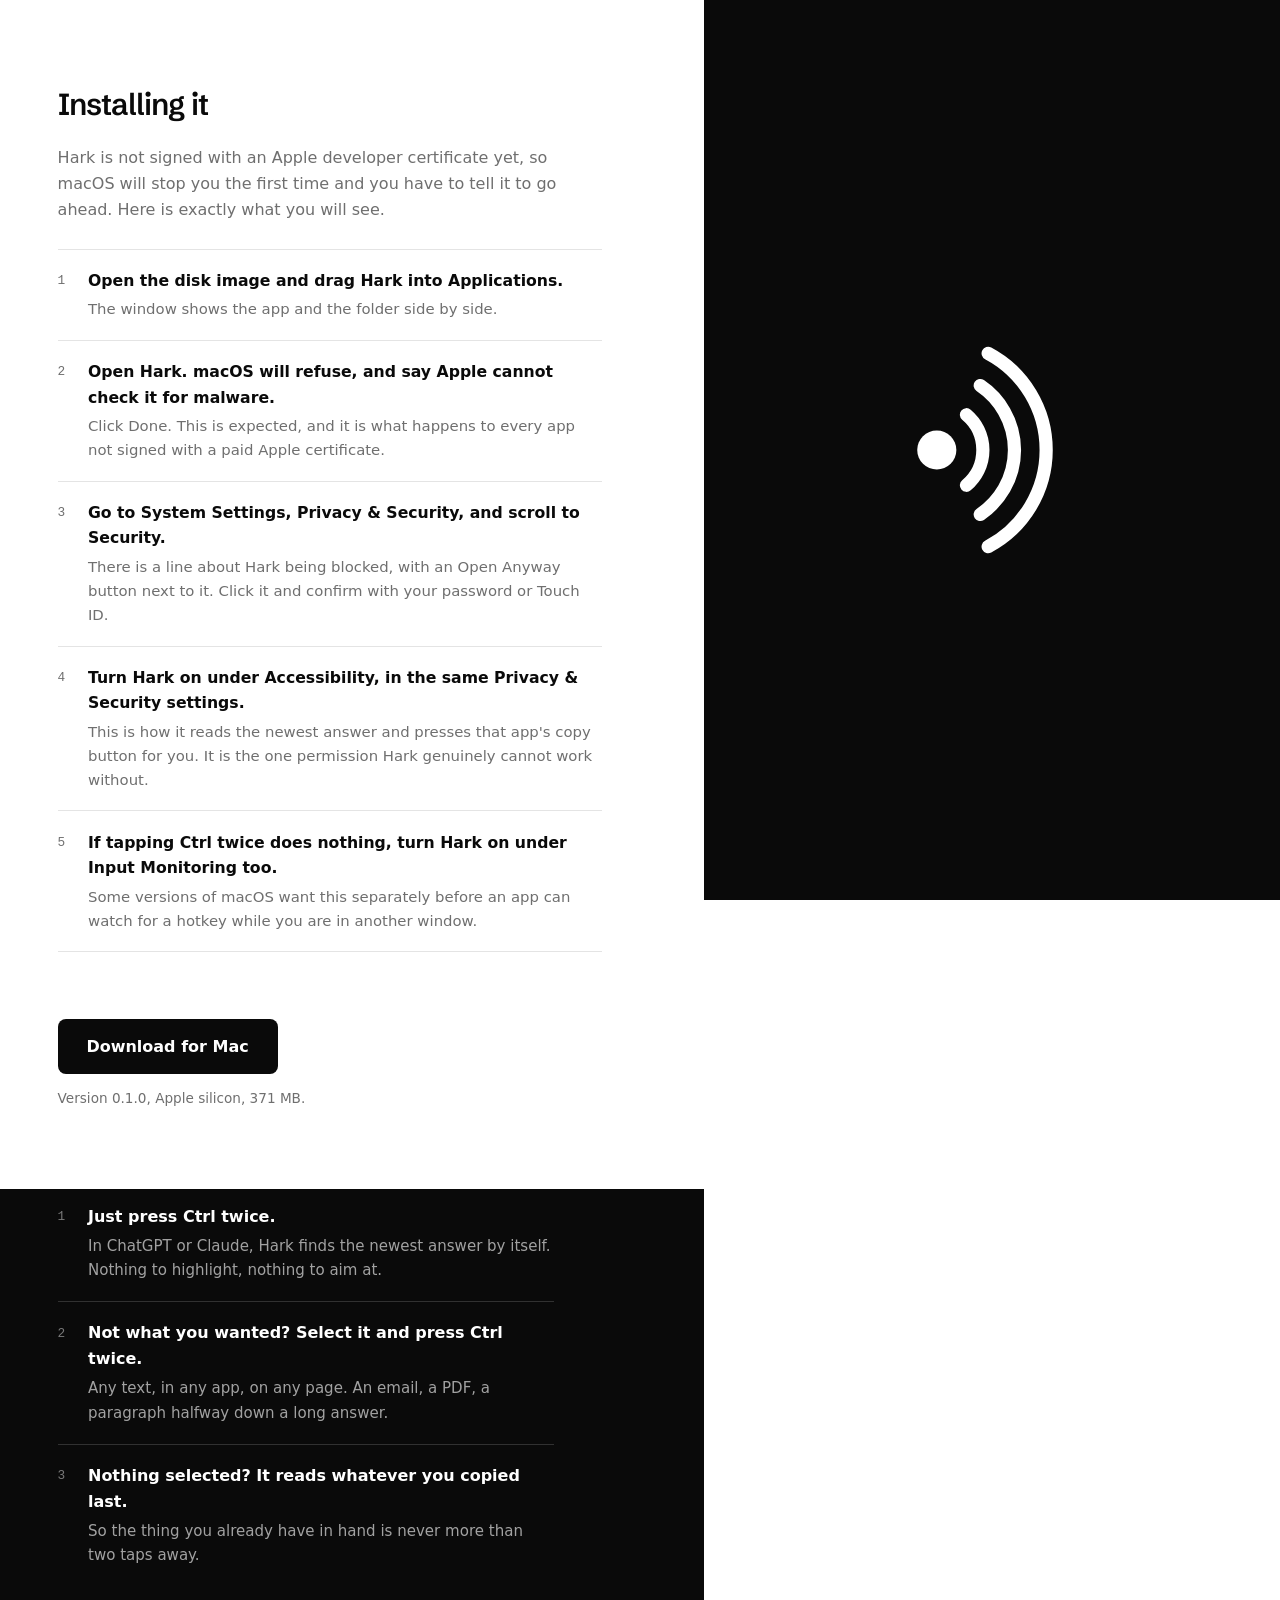
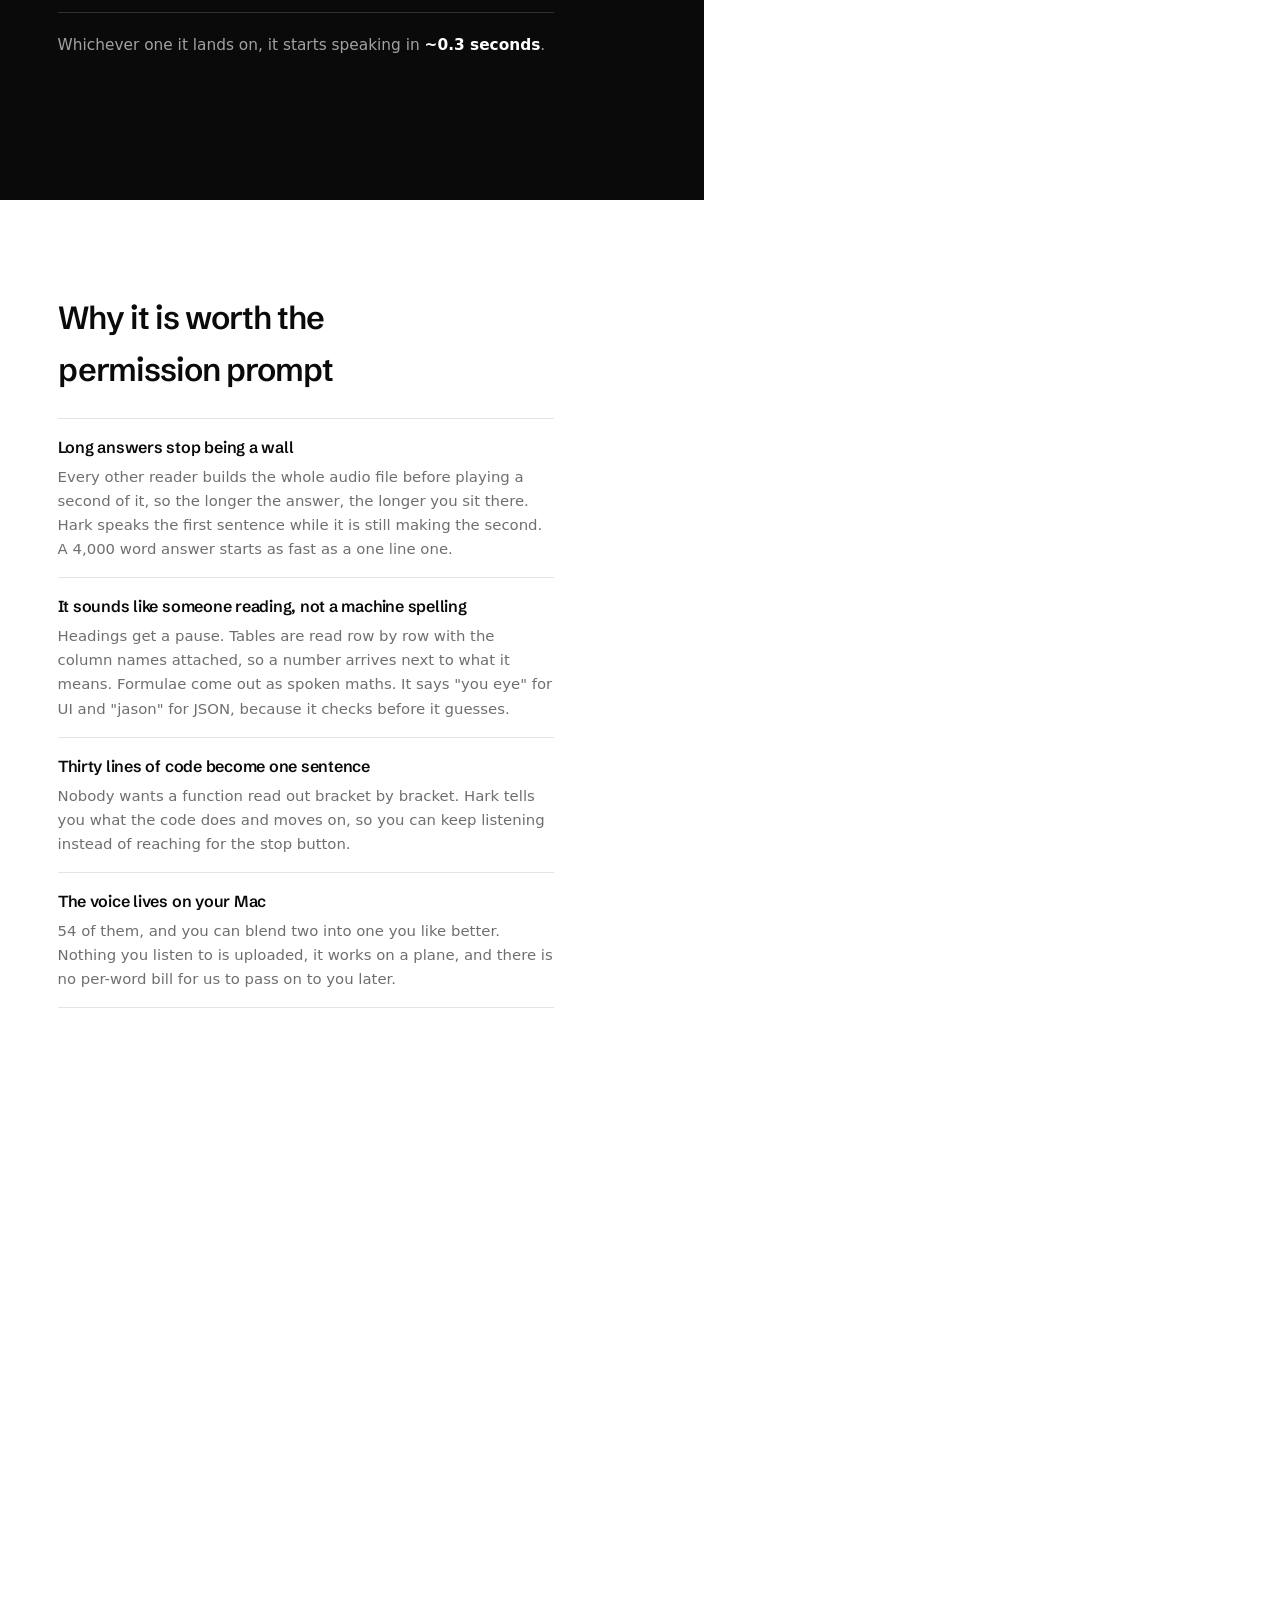
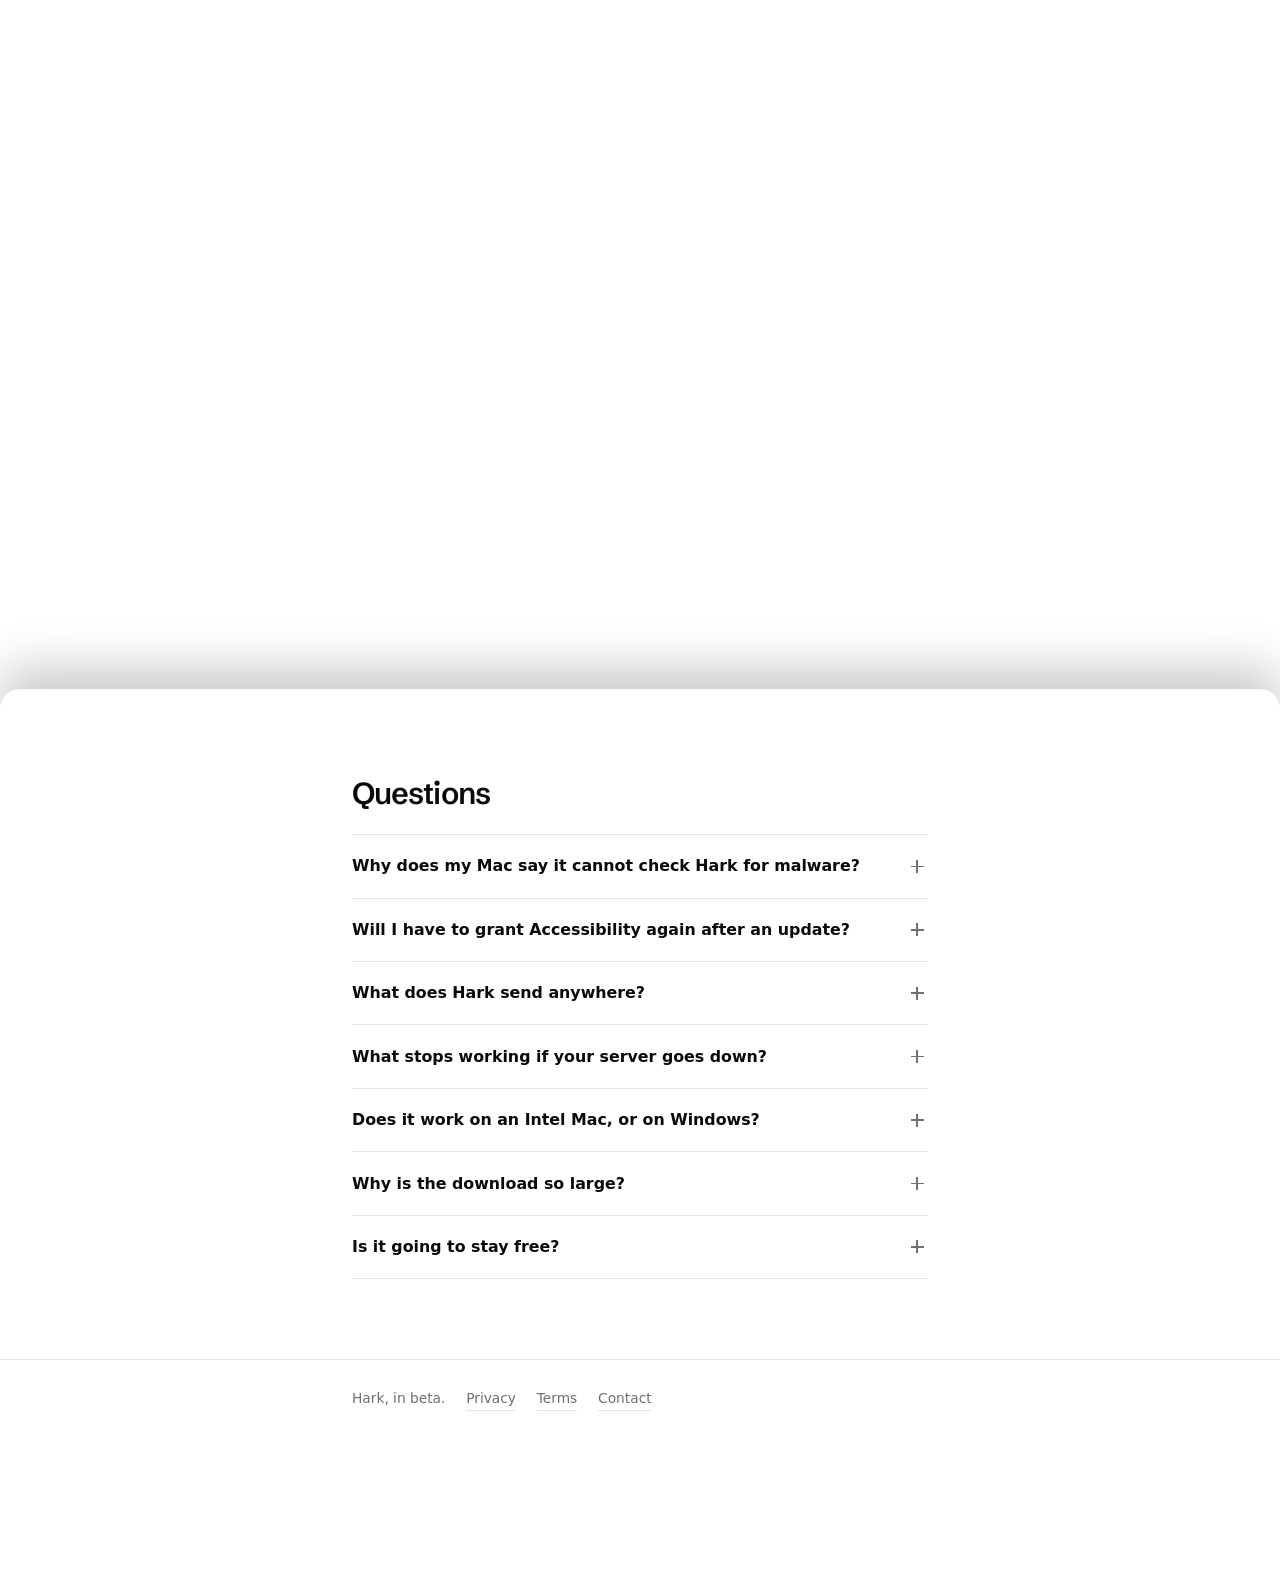
==== index.html @ 8bb2be8a "Installing joins the stage; the questions arrive as a card" ====
<!DOCTYPE html>
<html lang="en">
<head>
<meta charset="utf-8">
<meta name="viewport" content="width=device-width, initial-scale=1">
<title>Hark</title>
<meta name="description" content="Hark reads the newest ChatGPT or Claude answer aloud on your Mac. It starts speaking in about a third of a second, however long the answer is.">
<meta name="robots" content="noindex, nofollow">
<link rel="icon" href="icon-512.png">
<link rel="preconnect" href="https://fonts.googleapis.com">
<link rel="preconnect" href="https://fonts.gstatic.com" crossorigin>
<link href="https://fonts.googleapis.com/css2?family=Schibsted+Grotesk:wght@400;500;600;700;800&display=swap" rel="stylesheet">
<link rel="stylesheet" href="site.css?v=ff2d8f59">
</head>
<body>

<!-- ============ the stage ============
     The mark is pinned for this whole run and only the left column moves.
     Each bay keeps its own colouring as it passes, so the page changes
     character without the one fixed thing on it ever moving.
     Below the breakpoint there is no second column to pin against, so it
     all becomes one ordinary stack.
-->
<div class="stage">
  <div class="stage__flow">

    <section class="bay bay--hero">
      <div class="bay__inner">
        <p class="wordmark">HARK</p>

        <h1 class="hook">You asked a question.<br>It wrote an essay.</h1>

        <p class="pitch">
          Press <kbd>Ctrl</kbd> twice and Hark is already reading it to you.
          A third of a second to the first word, whether the answer is four
          lines or four thousand.
        </p>

        <a class="download" href="#get" id="downloadLink">Download for Mac</a>
        <p class="download__meta">
          Free while in beta. Version 0.1.0, Apple silicon, 371&nbsp;MB.
        </p>
      </div>
    </section>

    <section class="bay bay--dark">
      <div class="bay__inner">
        <h2 class="bay__title">It will find what you want read</h2>
        <p class="bay__lede">Three ways, tried in that order, so you almost never have to think about it.</p>

        <ol class="ways">
          <li>
            <b>Just press Ctrl twice.</b>
            <p>In ChatGPT or Claude, Hark finds the newest answer by itself. Nothing to highlight, nothing to aim at.</p>
          </li>
          <li>
            <b>Not what you wanted? Select it and press Ctrl twice.</b>
            <p>Any text, in any app, on any page. An email, a PDF, a paragraph halfway down a long answer.</p>
          </li>
          <li>
            <b>Nothing selected? It reads whatever you copied last.</b>
            <p>So the thing you already have in hand is never more than two taps away.</p>
          </li>
        </ol>

        <p class="ways__foot">Whichever one it lands on, it starts speaking in <strong>~0.3 seconds</strong>.</p>
      </div>
    </section>

    <section class="bay">
      <div class="bay__inner">
        <h2 class="bay__title">Why it is worth the permission prompt</h2>
        <dl class="claims">
          <div class="claim">
            <dt>Long answers stop being a wall</dt>
            <dd>Every other reader builds the whole audio file before playing a second of it, so the longer the answer, the longer you sit there. Hark speaks the first sentence while it is still making the second. A 4,000 word answer starts as fast as a one line one.</dd>
          </div>
          <div class="claim">
            <dt>It sounds like someone reading, not a machine spelling</dt>
            <dd>Headings get a pause. Tables are read row by row with the column names attached, so a number arrives next to what it means. Formulae come out as spoken maths. It says "you eye" for UI and "jason" for JSON, because it checks before it guesses.</dd>
          </div>
          <div class="claim">
            <dt>Thirty lines of code become one sentence</dt>
            <dd>Nobody wants a function read out bracket by bracket. Hark tells you what the code does and moves on, so you can keep listening instead of reaching for the stop button.</dd>
          </div>
          <div class="claim">
            <dt>The voice lives on your Mac</dt>
            <dd>54 of them, and you can blend two into one you like better. Nothing you listen to is uploaded, it works on a plane, and there is no per-word bill for us to pass on to you later.</dd>
          </div>
        </dl>
      </div>
    </section>

    <section class="bay bay--install" id="get">
      <div class="bay__inner bay__inner--wide">
      <h2 class="heading">Installing it</h2>
      <p class="get__note">
        Hark is not signed with an Apple developer certificate yet, so macOS
        will stop you the first time and you have to tell it to go ahead. Here
        is exactly what you will see.
      </p>

      <ol class="steps">
        <li>
          <b>Open the disk image and drag Hark into Applications.</b>
          <p>The window shows the app and the folder side by side.</p>
        </li>
        <li>
          <b>Open Hark. macOS will refuse, and say Apple cannot check it for malware.</b>
          <p>Click Done. This is expected, and it is what happens to every app not signed with a paid Apple certificate.</p>
        </li>
        <li>
          <b>Go to System Settings, Privacy &amp; Security, and scroll to Security.</b>
          <p>There is a line about Hark being blocked, with an Open Anyway button next to it. Click it and confirm with your password or Touch ID.</p>
        </li>
        <li>
          <b>Turn Hark on under Accessibility, in the same Privacy &amp; Security settings.</b>
          <p>This is how it reads the newest answer and presses that app's copy button for you. It is the one permission Hark genuinely cannot work without.</p>
        </li>
        <li>
          <b>If tapping Ctrl twice does nothing, turn Hark on under Input Monitoring too.</b>
          <p>Some versions of macOS want this separately before an app can watch for a hotkey while you are in another window.</p>
        </li>
      </ol>

      <a class="download" href="#" id="downloadLink2">Download for Mac</a>
      <p class="download__meta">Version 0.1.0, Apple silicon, 371&nbsp;MB.</p>
      </div>
    </section>
  </div>

  <!-- Pinned for the whole stage. The rings leave the dot when you point
       at it, which is the shape of the thing the app does. -->
  <aside class="stage__pin" aria-hidden="true">
    <div class="mark">
      <svg viewBox="0 0 240 240" fill="none" stroke="#fff" stroke-width="11" stroke-linecap="round">
        <circle class="mark__dot" cx="74" cy="120" r="16.3" fill="#fff" stroke="none"/>
        <path class="mark__ring" style="--i:0" d="M 98.7 90.6 A 38.4 38.4 0 0 1 98.7 149.4"/>
        <path class="mark__ring" style="--i:1" d="M 110.2 66.3 A 64.8 64.8 0 0 1 110.2 173.7"/>
        <path class="mark__ring" style="--i:2" d="M 116.8 39.5 A 91.2 91.2 0 0 1 116.8 200.5"/>
        <path class="mark__ring mark__ring--ghost" style="--i:3" d="M 121.8 12.6 A 117.6 117.6 0 0 1 121.8 227.4"/>
        <path class="mark__ring mark__ring--ghost" style="--i:4" d="M 123.3 -15.3 A 144.0 144.0 0 0 1 123.3 255.3"/>
      </svg>
    </div>
  </aside>
</div>

<main class="after">

<!-- ============ faq ============ -->
<section class="faq">
  <div class="wrap">
    <h2 class="heading">Questions</h2>

    <details>
      <summary>Why does my Mac say it cannot check Hark for malware?</summary>
      <p>
        Because we have not paid Apple the 99 dollars a year for a developer
        certificate yet. That fee buys a signature, not a safety check, and
        the warning says only that the signature is missing. We would rather
        put the money into the product during beta and be honest about the
        warning than hide it.
      </p>
    </details>

    <details>
      <summary>Will I have to grant Accessibility again after an update?</summary>
      <p>
        Yes, for now, and we are sorry about it. macOS ties that permission
        to an app's signature, and an unsigned build gets a new one each
        time. This stops the day we buy the certificate above.
      </p>
    </details>

    <details>
      <summary>What does Hark send anywhere?</summary>
      <p>
        The speech happens on your Mac, so nothing you listen to leaves it.
        One thing does go out: when an answer contains a code block, that
        block is sent to our server to get back a one sentence description of
        what it does. You can turn that off in the dashboard, and everything
        else keeps working. We also count how often reads happen, with no
        text attached, to know whether people come back.
      </p>
    </details>

    <details>
      <summary>What stops working if your server goes down?</summary>
      <p>
        Code descriptions, and nothing else. Finding the answer, reading
        structure, the voices, and the speed all run on your machine. A code
        block gets announced rather than described, the read does not pause
        waiting for it, and everything else sounds the same.
      </p>
    </details>

    <details>
      <summary>Does it work on an Intel Mac, or on Windows?</summary>
      <p>
        Not yet. This build is Apple silicon only. Windows is a real plan and
        most of the work carries over, though the part that finds the newest
        answer has to be rewritten against a different system interface, so
        it is weeks away rather than days.
      </p>
    </details>

    <details>
      <summary>Why is the download so large?</summary>
      <p>
        The voice model is 310 MB of it. It is the price of the voice running
        on your machine instead of in someone's cloud, and of it working on a
        plane. We are looking at a smaller version of the model.
      </p>
    </details>

    <details>
      <summary>Is it going to stay free?</summary>
      <p>
        The beta is free and has no account. A paid version is coming, and
        when it does we will say clearly what changes before anything does.
      </p>
    </details>
  </div>
</section>
</main>

<footer class="foot">
  <div class="wrap foot__inner">
    <span>Hark, in beta.</span>
    <a href="privacy.html">Privacy</a>
    <a href="terms.html">Terms</a>
    <a href="mailto:hello@example.com" id="contactLink">Contact</a>
  </div>
</footer>

<script src="site.js?v=e4667718"></script>
</body>
</html>
---- site.css ----
/* Hark landing page.
 *
 * Two values and no third. The palette is the dashboard's palette on
 * purpose: someone who sees this page and then opens the app should not
 * feel handed to a second product.
 *
 * The hero is split rather than stacked because the mark needs a black
 * field to sit on and the download needs to be on screen without
 * scrolling. The text side takes the larger share, since a 50/50 split
 * starves a headline and its paragraph. Below 820px there is no room for
 * a split and no cursor to hover with, so it stacks and the mark holds
 * still.
 */

:root {
  --ink: #0a0a0a;
  --paper: #ffffff;
  --ash: #6f6f6f;
  --line: #e4e4e4;
  --wash: #fafafa;

  --display: "Schibsted Grotesk", -apple-system, BlinkMacSystemFont, sans-serif;
  --text: -apple-system, BlinkMacSystemFont, "SF Pro Text", system-ui, sans-serif;
  --mono: ui-monospace, "SF Mono", Menlo, monospace;

  --gutter: 1.5rem;
  --measure: 36rem;
}

* { box-sizing: border-box; margin: 0; padding: 0; }

html {
  -webkit-text-size-adjust: 100%;
  scroll-behavior: smooth;

  /* Each bay clicks into place rather than being left wherever the
     scroll happened to stop. Without it there is a whole screen of
     travel where the mark is halfway off and nothing has arrived yet,
     and it is possible to sit in the middle of that.
     Proximity, not mandatory: mandatory refuses to let anyone rest
     between two points, which fights the reader on a long section and
     breaks find-in-page. */
  scroll-snap-type: y proximity;
}

body {
  background: var(--paper);
  color: var(--ink);
  font-family: var(--text);
  font-size: 16px;
  line-height: 1.62;
  -webkit-font-smoothing: antialiased;
  overflow-x: hidden;
}

a { color: inherit; }
:focus-visible { outline: 2px solid currentColor; outline-offset: 3px; border-radius: 2px; }

.wrap {
  max-width: calc(var(--measure) + var(--gutter) * 2);
  margin: 0 auto;
  padding: 0 var(--gutter);
}

.heading {
  font-family: var(--display);
  font-weight: 600;
  font-size: clamp(1.5rem, 4vw, 1.9rem);
  letter-spacing: -0.03em;
  margin-bottom: 1rem;
}

/* ============ the stage ============ */

/* One grid, two jobs. The left column is ordinary flow and carries the
   argument. The right column holds the mark and is pinned, so it is the
   one thing on the page that never moves while everything passes it.
   Both are inside one grid so the pinned side is bounded by the flowing
   side: it releases exactly when the argument runs out. */
.stage {
  display: grid;
  grid-template-columns: 55fr 45fr;
  position: relative;
}

/* One screen of room after the last bay. The bay and the mark both stay
   pinned across it while the card below rides up over them, so the mark
   is covered rather than drifting away into nothing. */
.stage__flow { padding-bottom: 100svh; }

/* Stuck by its bottom, not its top. This bay is taller than the screen,
   and a top stuck element that tall pins its first screen and hides the
   rest: the last two steps and the download button would never come
   into view. Sticking the bottom lets it scroll through normally and
   then hold still once its end is reached, which is the moment the card
   needs something to rise over. */
.bay--install {
  position: sticky;
  bottom: 0;
}

.stage__pin {
  position: sticky;
  top: 0;
  align-self: start;
  height: 100svh;
  background: var(--ink);
  display: grid;
  place-items: center;
  padding: 3rem;
}

/* A bay is one screen of the argument. Full height so each lands on its
   own rather than arriving in halves, which is what made the old page
   feel arbitrarily cut up. min-height, not height, so a bay that needs
   more room takes it instead of clipping. */
.bay {
  min-height: 100svh;
  display: flex;
  align-items: center;
  padding: 5rem clamp(1.5rem, 4.5vw, 3.75rem);
  background: var(--paper);
  scroll-snap-align: start;
  /* Never snap past a bay that is taller than the screen. */
  scroll-snap-stop: normal;
}

.bay__inner { max-width: 31rem; width: 100%; }

/* Five numbered steps need more room than a paragraph does. */
.bay__inner--wide { max-width: 34rem; }

/* The steps run past one screen at most widths, and that is allowed. It
   is the one bay somebody reads slowly with a hand on the trackpad, so
   it takes the height it needs rather than being squeezed. */
.bay--install { min-height: 100svh; }

/* The dark bay meets the pinned panel with no seam, and the page becomes
   one black field with the mark floating in it. That is the intent, not
   an accident: it is the only moment the split disappears. */
.bay--dark {
  background: var(--ink);
  color: var(--paper);
}

.bay__title {
  font-family: var(--display);
  font-weight: 600;
  font-size: clamp(1.5rem, 3.2vw, 2rem);
  letter-spacing: -0.03em;
  text-wrap: balance;
}

.bay__lede {
  margin-top: 0.55rem;
  color: var(--ash);
  max-width: 27rem;
}

/* --ash is tuned for black on white and goes muddy the other way round. */
.bay--dark .bay__lede { color: rgba(255, 255, 255, 0.62); }

/* ---- the hero bay ---- */

/* Demoted to a mark above the headline. The name is not the argument for
   installing this, and it was taking the size the argument needs. */
.wordmark {
  font-family: var(--display);
  font-weight: 800;
  font-size: 1.35rem;
  letter-spacing: -0.04em;
  margin-bottom: 1.6rem;
}

.hook {
  font-family: var(--display);
  font-weight: 600;
  font-size: clamp(2.2rem, 4.2vw, 3.05rem);
  line-height: 1.06;
  letter-spacing: -0.042em;
  /* No balancing. The break between the two sentences is set by hand and
     balance treats it as one more place it may even the lines out, which
     splits the first sentence in the middle. */
  text-wrap: pretty;
}

.pitch {
  margin-top: 1.4rem;
  font-size: clamp(1rem, 1.9vw, 1.12rem);
  color: var(--ash);
  max-width: 26rem;
}

.pitch kbd {
  font-family: var(--mono);
  font-size: 0.82em;
  color: var(--ink);
  background: var(--wash);
  border: 1px solid var(--line);
  border-bottom-width: 2px;
  border-radius: 4px;
  padding: 0.1em 0.4em;
}

.download {
  display: inline-block;
  margin-top: 2rem;
  background: var(--ink);
  color: var(--paper);
  text-decoration: none;
  font-weight: 600;
  font-size: 1rem;
  padding: 0.9rem 1.8rem;
  border-radius: 8px;
  transition: transform 0.14s ease, opacity 0.14s ease;
}
.download:hover { opacity: 0.85; transform: translateY(-1px); }

.download__meta {
  margin-top: 0.8rem;
  font-size: 0.85rem;
  color: var(--ash);
}

/* ---- the mark ---- */

.mark {
  width: min(22rem, 60%);
  aspect-ratio: 1;
  display: grid;
  place-items: center;
}

.mark svg { width: 100%; height: 100%; overflow: visible; }

.mark__ring,
.mark__dot {
  /* Everything turns about the source of the sound, not the box. */
  transform-origin: 30.8% 50%;
  transform-box: view-box;
}

.mark__ring--ghost { opacity: 0; }

/* The wave: each ring swells and fades a beat after the one inside it, so
   the crest travels outward, and the two ghost rings carry it off the
   edge. */
@keyframes crest {
  0%   { transform: scale(0.93); opacity: 0.30; }
  38%  { transform: scale(1.03); opacity: 1; }
  100% { transform: scale(1.12); opacity: 0; }
}

@keyframes source {
  0%, 100% { transform: scale(1); }
  40%      { transform: scale(0.82); }
}

/* Once when the page settles, so the mark is seen to move by someone who
   never points at it, and then for as long as the pointer stays on it. */
.mark.is-awake .mark__ring {
  animation: crest 1.5s cubic-bezier(0.3, 0, 0.2, 1) 2;
  animation-delay: calc(var(--i) * 0.17s);
}

.mark.is-awake .mark__dot {
  animation: source 1.5s cubic-bezier(0.3, 0, 0.2, 1) 2;
}

@media (hover: hover) and (pointer: fine) {
  .mark:hover .mark__ring {
    animation: crest 1.5s cubic-bezier(0.3, 0, 0.2, 1) infinite;
    animation-delay: calc(var(--i) * 0.17s);
  }

  .mark:hover .mark__dot {
    animation: source 1.5s cubic-bezier(0.3, 0, 0.2, 1) infinite;
  }
}

/* ============ the three ways ============ */

/* The list now sits inside a dark bay, so the bay carries the colour and
   this carries only the structure. */
.ways { list-style: none; counter-reset: way; margin-top: 1.9rem; }

.ways li {
  counter-increment: way;
  display: grid;
  grid-template-columns: 1.9rem 1fr;
  padding: 1.15rem 0;
  border-top: 1px solid rgba(255, 255, 255, 0.16);
}

.ways li::before {
  content: counter(way);
  font-family: var(--mono);
  font-size: 0.8rem;
  color: rgba(255, 255, 255, 0.45);
  padding-top: 0.22rem;
}

/* Both belong beside the number. Left to flow, the number takes the first
   cell and the paragraph drops into the second row of a 1.9rem column,
   one character wide. */
.ways b { grid-column: 2; font-weight: 600; font-size: 1rem; }

.ways p {
  grid-column: 2;
  margin-top: 0.26rem;
  color: rgba(255, 255, 255, 0.62);
  font-size: 0.94rem;
}

.ways__foot {
  margin-top: 1.6rem;
  padding-top: 1.3rem;
  border-top: 1px solid rgba(255, 255, 255, 0.16);
  color: rgba(255, 255, 255, 0.62);
  font-size: 0.96rem;
}

.ways__foot strong { color: var(--paper); font-weight: 600; }

/* ============ claims ============ */

.claims { margin-top: 1.4rem; }

.claim {
  padding: 1rem 0;
  border-top: 1px solid var(--line);
}
.claim:last-child { border-bottom: 1px solid var(--line); }

.claim dt {
  font-family: var(--display);
  font-weight: 600;
  font-size: 1rem;
  letter-spacing: -0.015em;
  margin-bottom: 0.25rem;
}

.claim dd { color: var(--ash); font-size: 0.93rem; }

/* ============ installing ============ */

/* The install steps, now inside a bay rather than a full width band. */
.get__note { color: var(--ash); margin-bottom: 1.6rem; }

.steps { list-style: none; counter-reset: step; margin-bottom: 2.2rem; }

.steps li {
  counter-increment: step;
  display: grid;
  grid-template-columns: 1.9rem 1fr;
  padding: 1.15rem 0;
  border-top: 1px solid var(--line);
}
.steps li:last-child { border-bottom: 1px solid var(--line); }

.steps li::before {
  content: counter(step);
  font-family: var(--mono);
  font-size: 0.8rem;
  color: var(--ash);
  padding-top: 0.2rem;
}

/* Both belong beside the number, not under it. Left to flow, the number
   takes the first cell and the paragraph drops into the second row of a
   1.9rem column, one character wide. */
.steps b { grid-column: 2; font-weight: 600; font-size: 0.98rem; }
.steps p { grid-column: 2; margin-top: 0.25rem; color: var(--ash); font-size: 0.93rem; }

.get .download { margin-top: 0; }

/* ============ the card ============ */

/* Pulled up over the screen of room left at the end of the stage, and
   drawn in front of it. Scrolling therefore slides this up over a mark
   that does not move, which is a deliberate handover rather than the
   page simply running out of things to keep still. */
.after {
  position: relative;
  z-index: 2;
  margin-top: -100svh;
  background: var(--paper);
  border-radius: 20px 20px 0 0;
  box-shadow: 0 -20px 50px rgba(0, 0, 0, 0.22);
  scroll-snap-align: start;
}

/* ============ faq ============ */

.faq { padding: clamp(3.5rem, 8vw, 5rem) 0; }

.faq details { border-top: 1px solid var(--line); }
.faq details:last-of-type { border-bottom: 1px solid var(--line); }

.faq summary {
  list-style: none;
  cursor: pointer;
  padding: 1.15rem 2rem 1.15rem 0;
  font-weight: 550;
  font-size: 0.99rem;
  position: relative;
}
.faq summary::-webkit-details-marker { display: none; }

/* A plus that becomes a minus. Drawn rather than typed so it lines up. */
.faq summary::after,
.faq summary::before {
  content: "";
  position: absolute;
  right: 0.25rem;
  top: 50%;
  background: var(--ash);
  transition: transform 0.2s ease;
}
.faq summary::before { width: 13px; height: 1.5px; margin-top: -0.75px; }
.faq summary::after  { width: 1.5px; height: 13px; margin-top: -6.5px; right: 0.63rem; }
.faq details[open] summary::after { transform: scaleY(0); }

.faq details p {
  color: var(--ash);
  font-size: 0.95rem;
  padding: 0 2rem 1.4rem 0;
  margin-top: -0.2rem;
}

/* ============ foot ============ */

.foot {
  position: relative;
  z-index: 2;
  background: var(--paper);
  border-top: 1px solid var(--line);
  padding: 1.7rem 0 2.6rem;
}

.foot__inner {
  display: flex;
  gap: 1.3rem;
  flex-wrap: wrap;
  font-size: 0.86rem;
  color: var(--ash);
}

.foot a { text-decoration: none; border-bottom: 1px solid var(--line); }
.foot a:hover { border-bottom-color: currentColor; }

/* ============ small screens ============ */

@media (max-width: 820px) {
  /* Snapping is for full screen bays. Here they are short, stacked and
     of uneven height, and snapping between them would drag the page
     around under the thumb. */
  html { scroll-snap-type: none; }
  .bay, .after { scroll-snap-align: none; }

  /* Nothing is pinned here, so there is no room to reserve and nothing
     for the card to cover. */
  .stage__flow { padding-bottom: 0; }
  .bay--install { position: static; }
  .after {
    margin-top: 0;
    border-radius: 0;
    box-shadow: none;
    border-top: 1px solid var(--line);
  }

  /* One column, so there is no second column to pin against. The stage
     becomes an ordinary stack and the mark goes to the top, where it is
     the first thing seen rather than something scrolled past. */
  .stage { display: flex; flex-direction: column; }

  .stage__pin {
    position: static;
    order: -1;
    height: auto;
    padding: 3rem 1.5rem;
    /* align-self: start is a cross axis rule. In the grid above it holds
       the panel to the top; in this column flex it is the horizontal
       axis, and it shrank the black panel to the width of the mark. */
    align-self: stretch;
  }

  .mark { width: min(13rem, 45vw); }
  .mark__ring--ghost { display: none; }

  /* Full screen bays are right when a bay is half the width of the page.
     Stacked, they become screens of mostly nothing. */
  .bay {
    min-height: 0;
    padding: 2.8rem var(--gutter) 3.2rem;
  }

  .bay__inner { max-width: none; }
  .bay__lede { max-width: none; }

  .wordmark { font-size: 1.2rem; margin-bottom: 1.2rem; }
  .hook { font-size: clamp(2.1rem, 9vw, 2.9rem); }
  .pitch { max-width: none; }
  .download { width: 100%; text-align: center; }
}

@media (prefers-reduced-motion: reduce) {
  html { scroll-behavior: auto; }
  .mark .mark__ring,
  .mark .mark__dot { animation: none !important; }
  * { transition-duration: 0.01ms !important; }
}

/* ============ privacy and terms ============ */

.doc .wrap { padding-top: 2.6rem; padding-bottom: 3.5rem; }

.doc__back { margin-bottom: 2.2rem; font-size: 0.86rem; color: var(--ash); }
.doc__back a { text-decoration: none; border-bottom: 1px solid var(--line); }
.doc__back a:hover { border-bottom-color: currentColor; }

.doc h1 {
  font-family: var(--display);
  font-weight: 700;
  font-size: clamp(1.9rem, 5vw, 2.5rem);
  letter-spacing: -0.035em;
  margin-bottom: 1.4rem;
}

.doc h2 {
  font-family: var(--display);
  font-weight: 600;
  font-size: 1.2rem;
  letter-spacing: -0.02em;
  margin: 2.2rem 0 0.6rem;
}

.doc h3 { font-weight: 600; font-size: 1rem; margin: 1.5rem 0 0.4rem; }

.doc p { margin-bottom: 0.9rem; color: var(--ash); }
.doc h1 + p { font-size: 1.05rem; }

.doc ul { margin: 0 0 1.1rem 1.1rem; color: var(--ash); }
.doc li { margin-bottom: 0.35rem; }

.doc strong { color: var(--ink); font-weight: 600; }
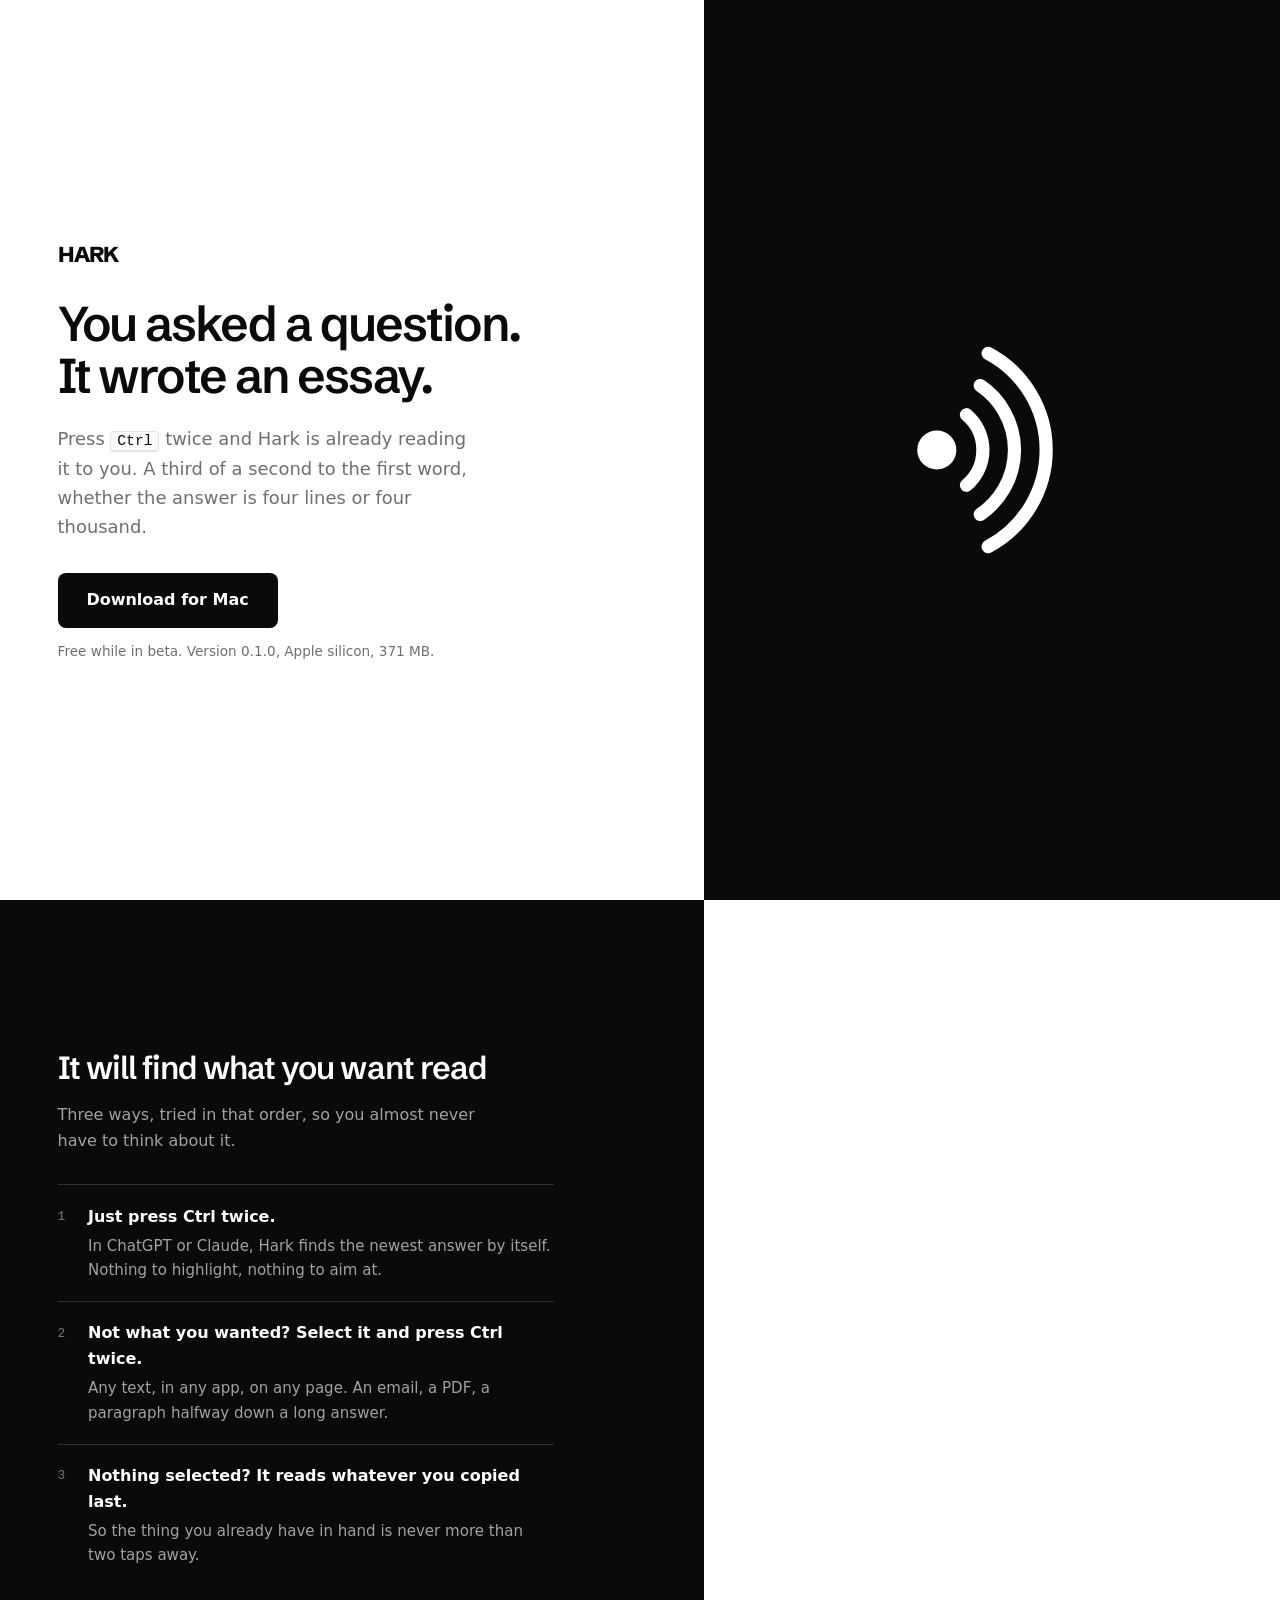
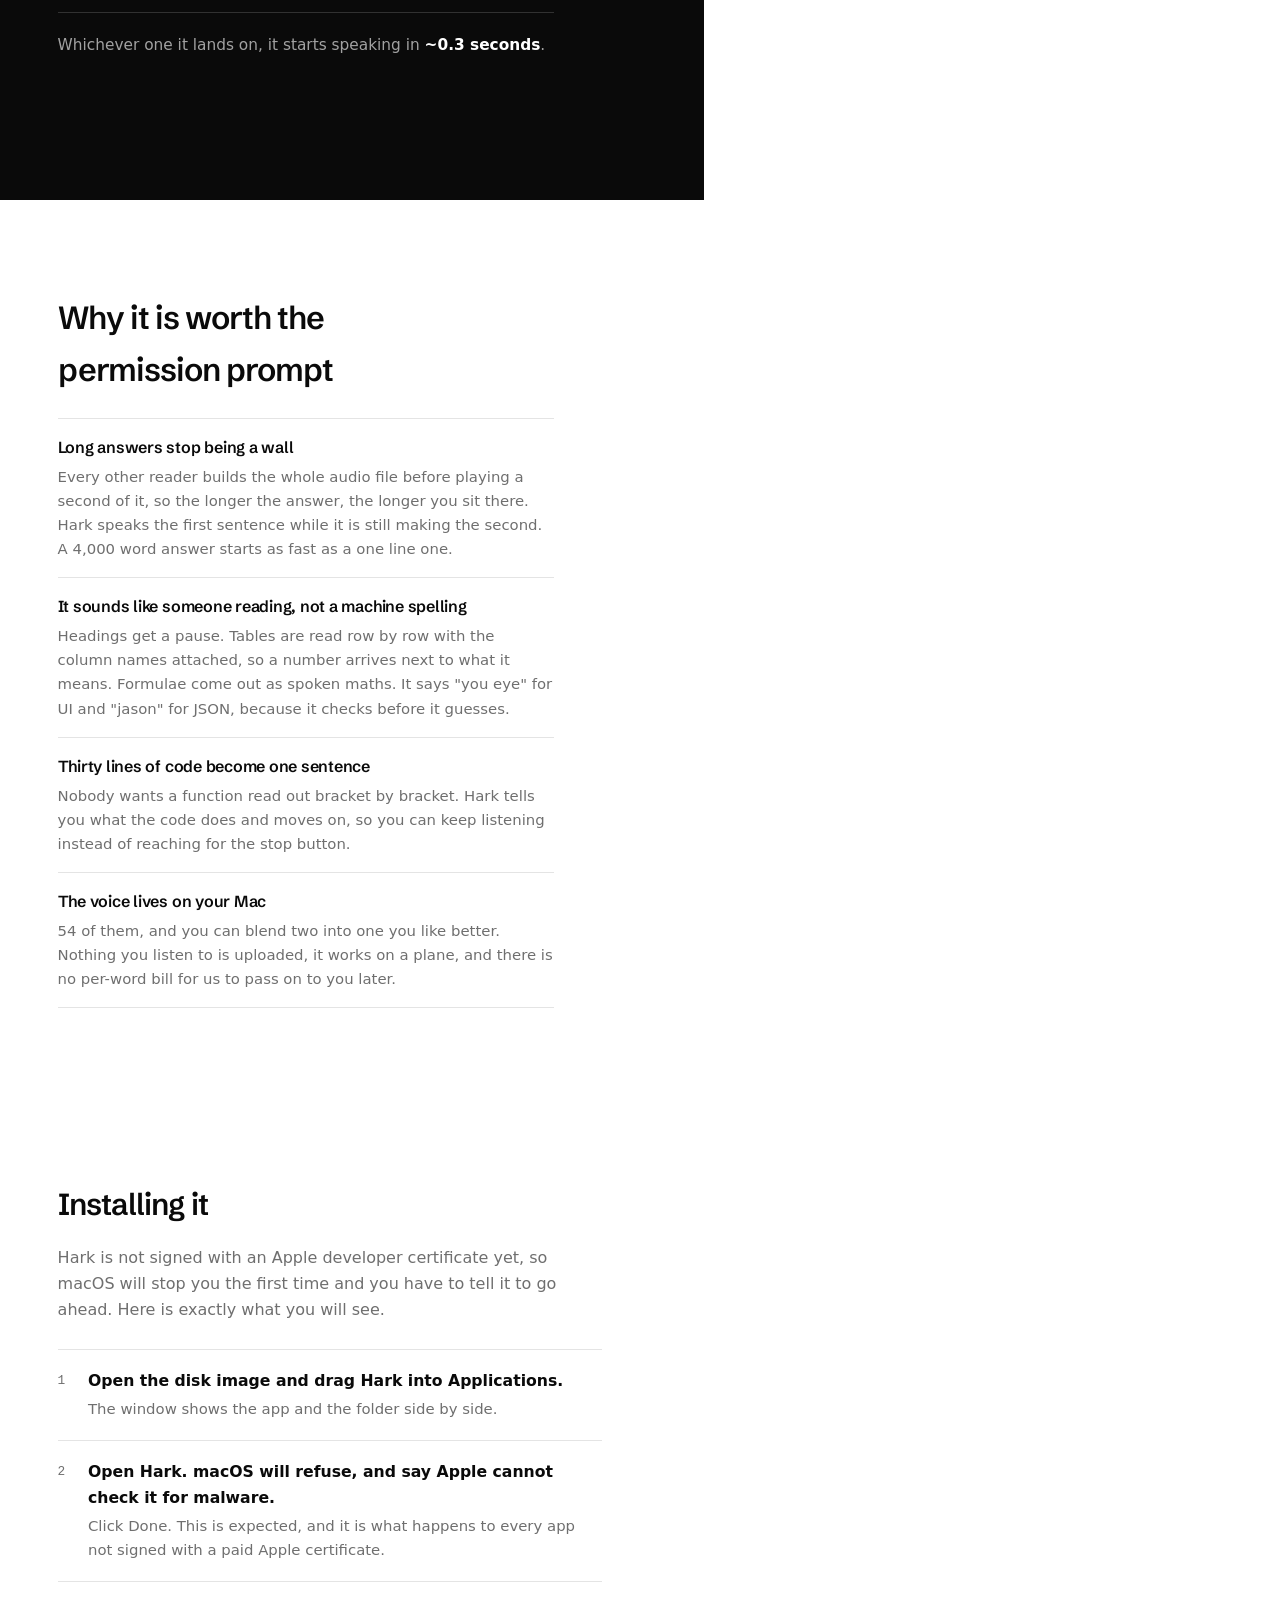
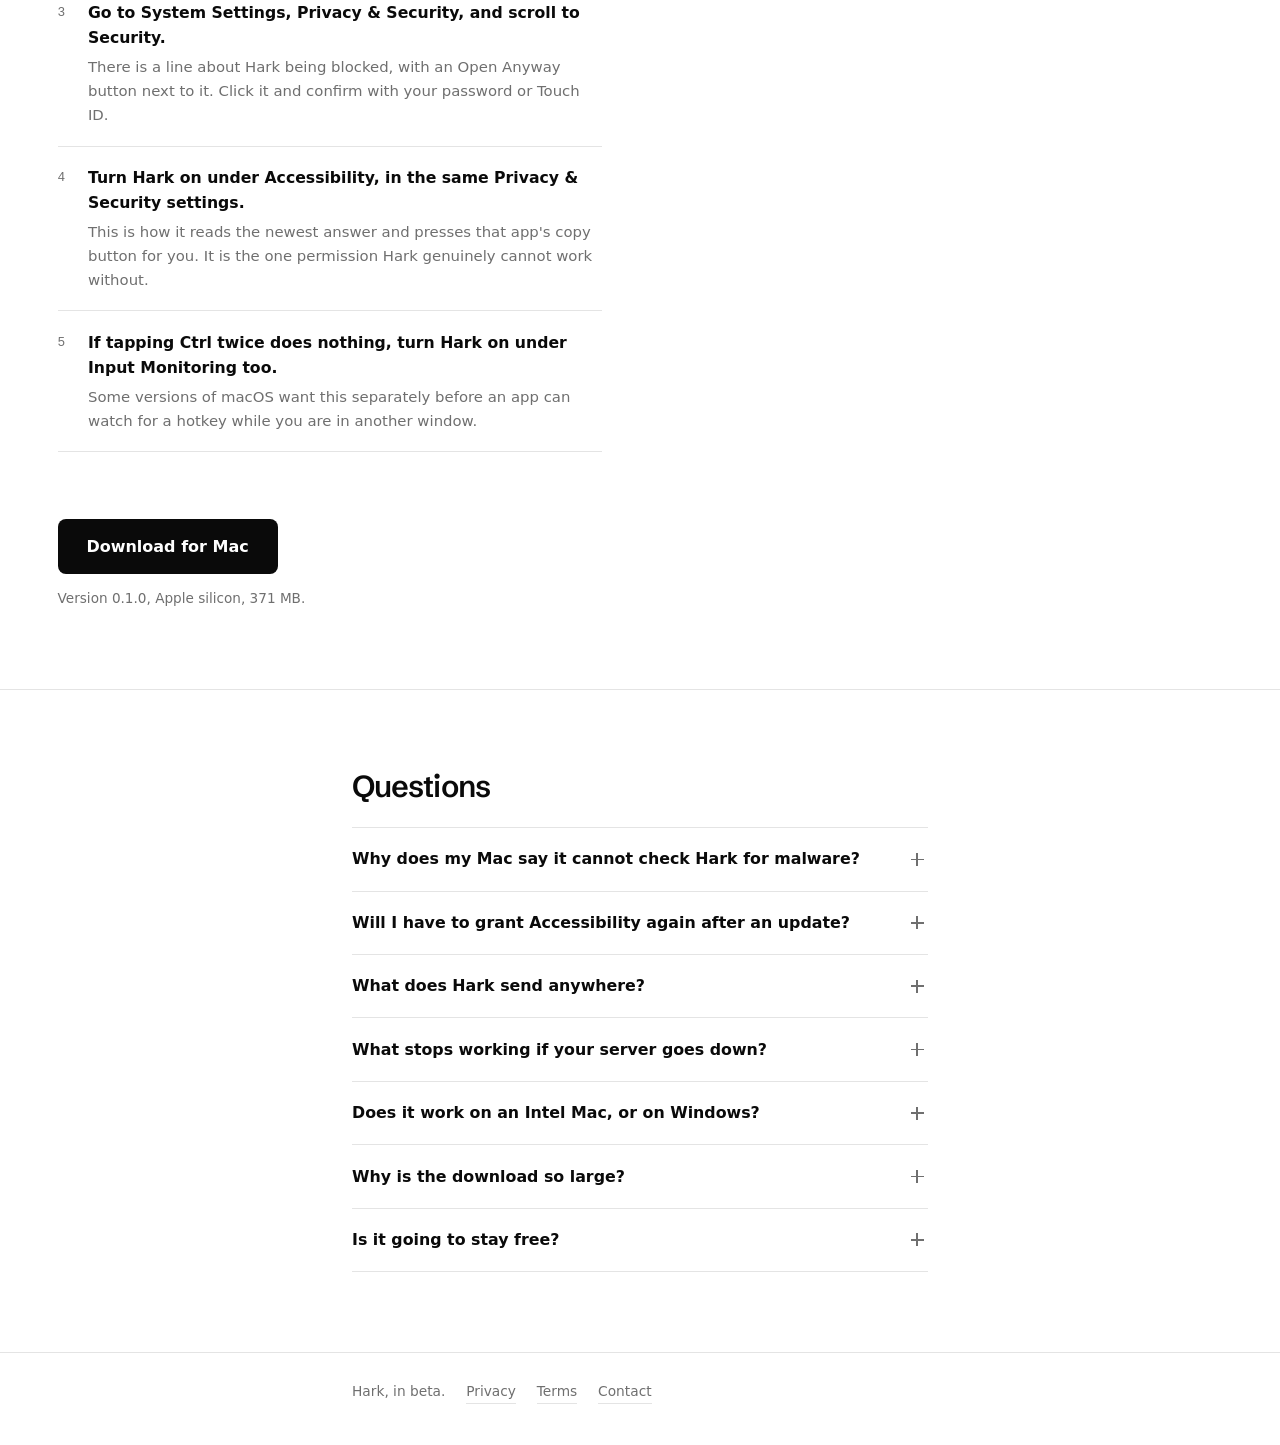
==== commit 59324771: "Fix: bottom stuck bay was pinning from the first pixel" ====
--- a/index.html
+++ b/index.html
@@ -10,7 +10,7 @@
 <link rel="preconnect" href="https://fonts.googleapis.com">
 <link rel="preconnect" href="https://fonts.gstatic.com" crossorigin>
 <link href="https://fonts.googleapis.com/css2?family=Schibsted+Grotesk:wght@400;500;600;700;800&display=swap" rel="stylesheet">
-<link rel="stylesheet" href="site.css?v=ff2d8f59">
+<link rel="stylesheet" href="site.css?v=2c77ac83">
 </head>
 <body>
 
--- a/site.css
+++ b/site.css
@@ -83,22 +83,6 @@
   position: relative;
 }
 
-/* One screen of room after the last bay. The bay and the mark both stay
-   pinned across it while the card below rides up over them, so the mark
-   is covered rather than drifting away into nothing. */
-.stage__flow { padding-bottom: 100svh; }
-
-/* Stuck by its bottom, not its top. This bay is taller than the screen,
-   and a top stuck element that tall pins its first screen and hides the
-   rest: the last two steps and the download button would never come
-   into view. Sticking the bottom lets it scroll through normally and
-   then hold still once its end is reached, which is the moment the card
-   needs something to rise over. */
-.bay--install {
-  position: sticky;
-  bottom: 0;
-}
-
 .stage__pin {
   position: sticky;
   top: 0;
@@ -133,7 +117,13 @@
 /* The steps run past one screen at most widths, and that is allowed. It
    is the one bay somebody reads slowly with a hand on the trackpad, so
    it takes the height it needs rather than being squeezed. */
-.bay--install { min-height: 100svh; }
+.bay--install {
+  min-height: 100svh;
+  /* Never a snap target. It is taller than the screen at most sizes, and
+     snapping to the start of something you cannot see the end of drags
+     the reader back up every time they try to leave it. */
+  scroll-snap-align: none;
+}
 
 /* The dark bay meets the pinned panel with no seam, and the page becomes
    one black field with the mark floating in it. That is the intent, not
@@ -376,23 +366,19 @@
 
 /* ============ the card ============ */
 
-/* Pulled up over the screen of room left at the end of the stage, and
-   drawn in front of it. Scrolling therefore slides this up over a mark
-   that does not move, which is a deliberate handover rather than the
-   page simply running out of things to keep still. */
+/* Everything after the stage. Nothing is pinned here and nothing rides
+   over anything: an earlier attempt stuck this bay by its bottom edge so
+   a card could cover it, which pinned it from the first pixel instead of
+   the last and left it sitting on top of the hero. */
 .after {
   position: relative;
-  z-index: 2;
-  margin-top: -100svh;
   background: var(--paper);
-  border-radius: 20px 20px 0 0;
-  box-shadow: 0 -20px 50px rgba(0, 0, 0, 0.22);
-  scroll-snap-align: start;
+  border-top: 1px solid var(--line);
 }
 
 /* ============ faq ============ */
 
-.faq { padding: clamp(3.5rem, 8vw, 5rem) 0; }
+.faq { padding: clamp(3rem, 7vw, 4.5rem) 0 clamp(3.5rem, 8vw, 5rem); }
 
 .faq details { border-top: 1px solid var(--line); }
 .faq details:last-of-type { border-bottom: 1px solid var(--line); }
@@ -460,15 +446,6 @@
 
   /* Nothing is pinned here, so there is no room to reserve and nothing
      for the card to cover. */
-  .stage__flow { padding-bottom: 0; }
-  .bay--install { position: static; }
-  .after {
-    margin-top: 0;
-    border-radius: 0;
-    box-shadow: none;
-    border-top: 1px solid var(--line);
-  }
-
   /* One column, so there is no second column to pin against. The stage
      becomes an ordinary stack and the mark goes to the top, where it is
      the first thing seen rather than something scrolled past. */
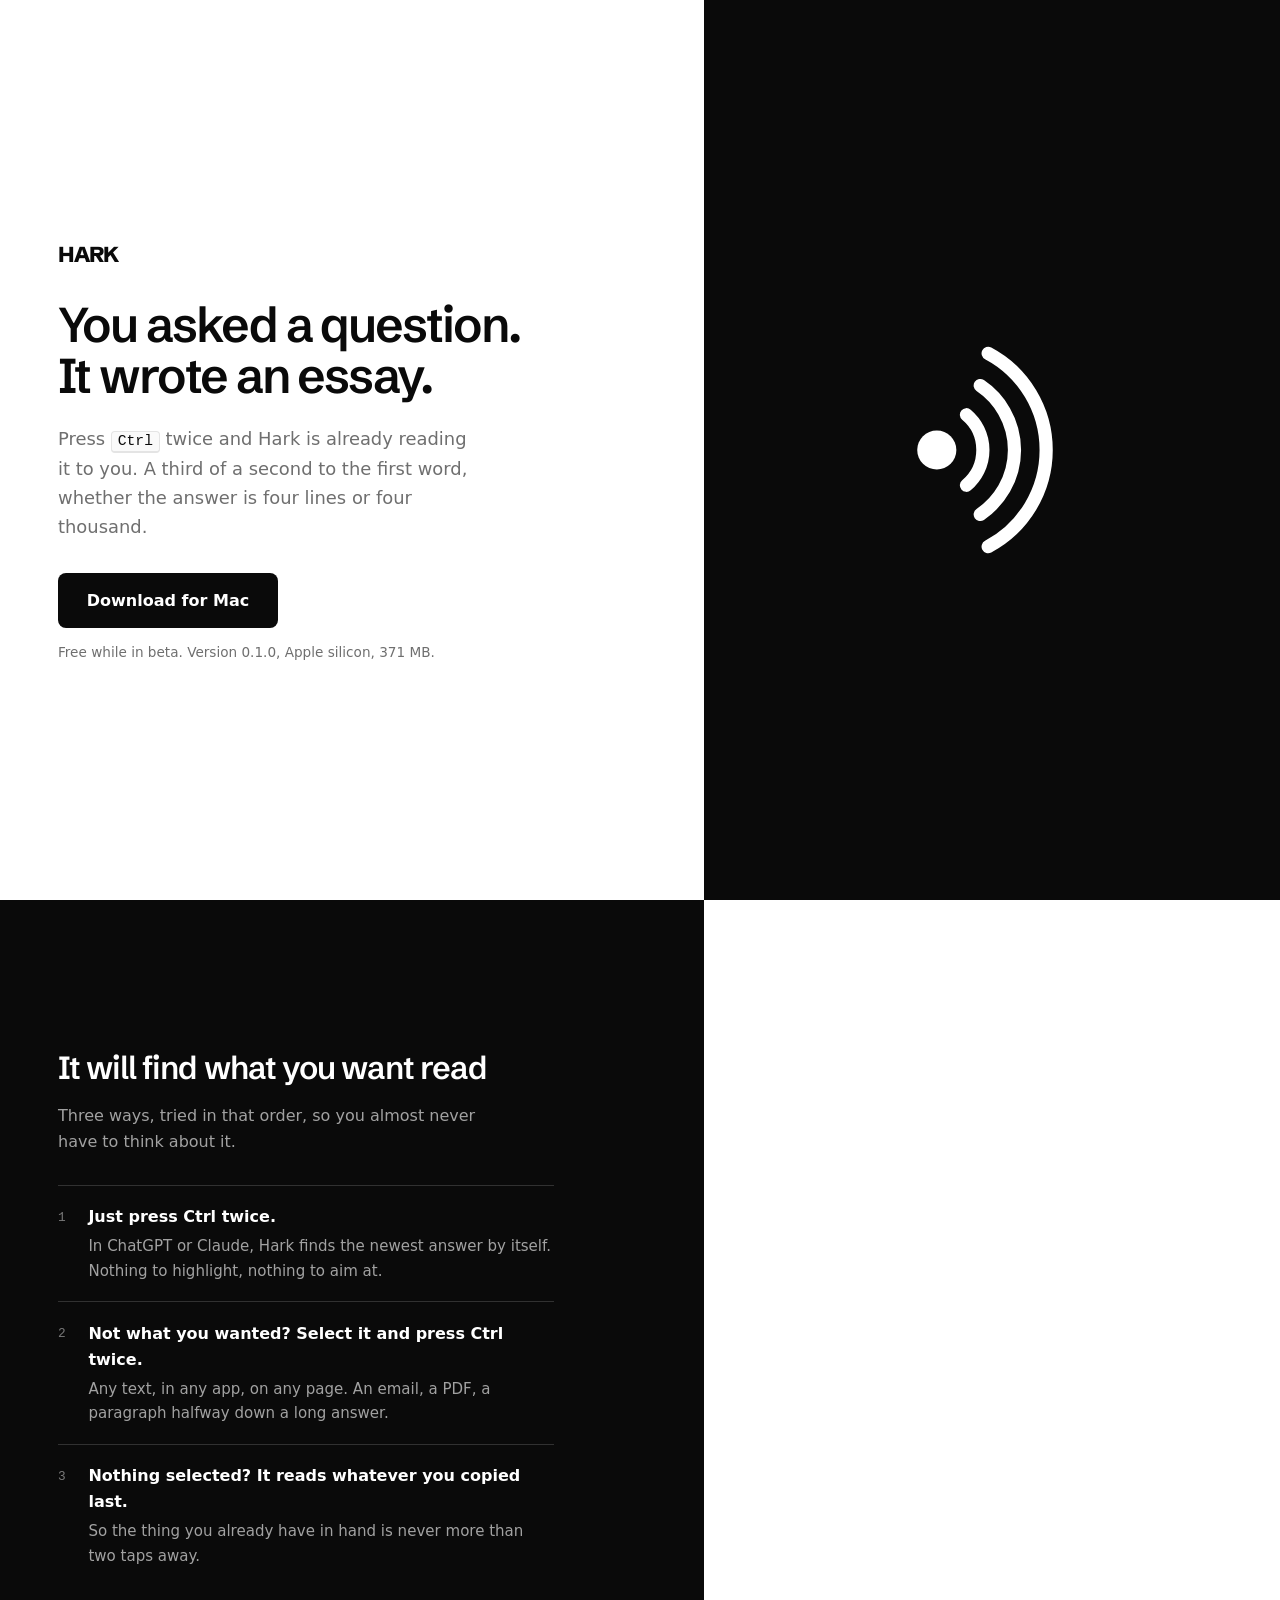
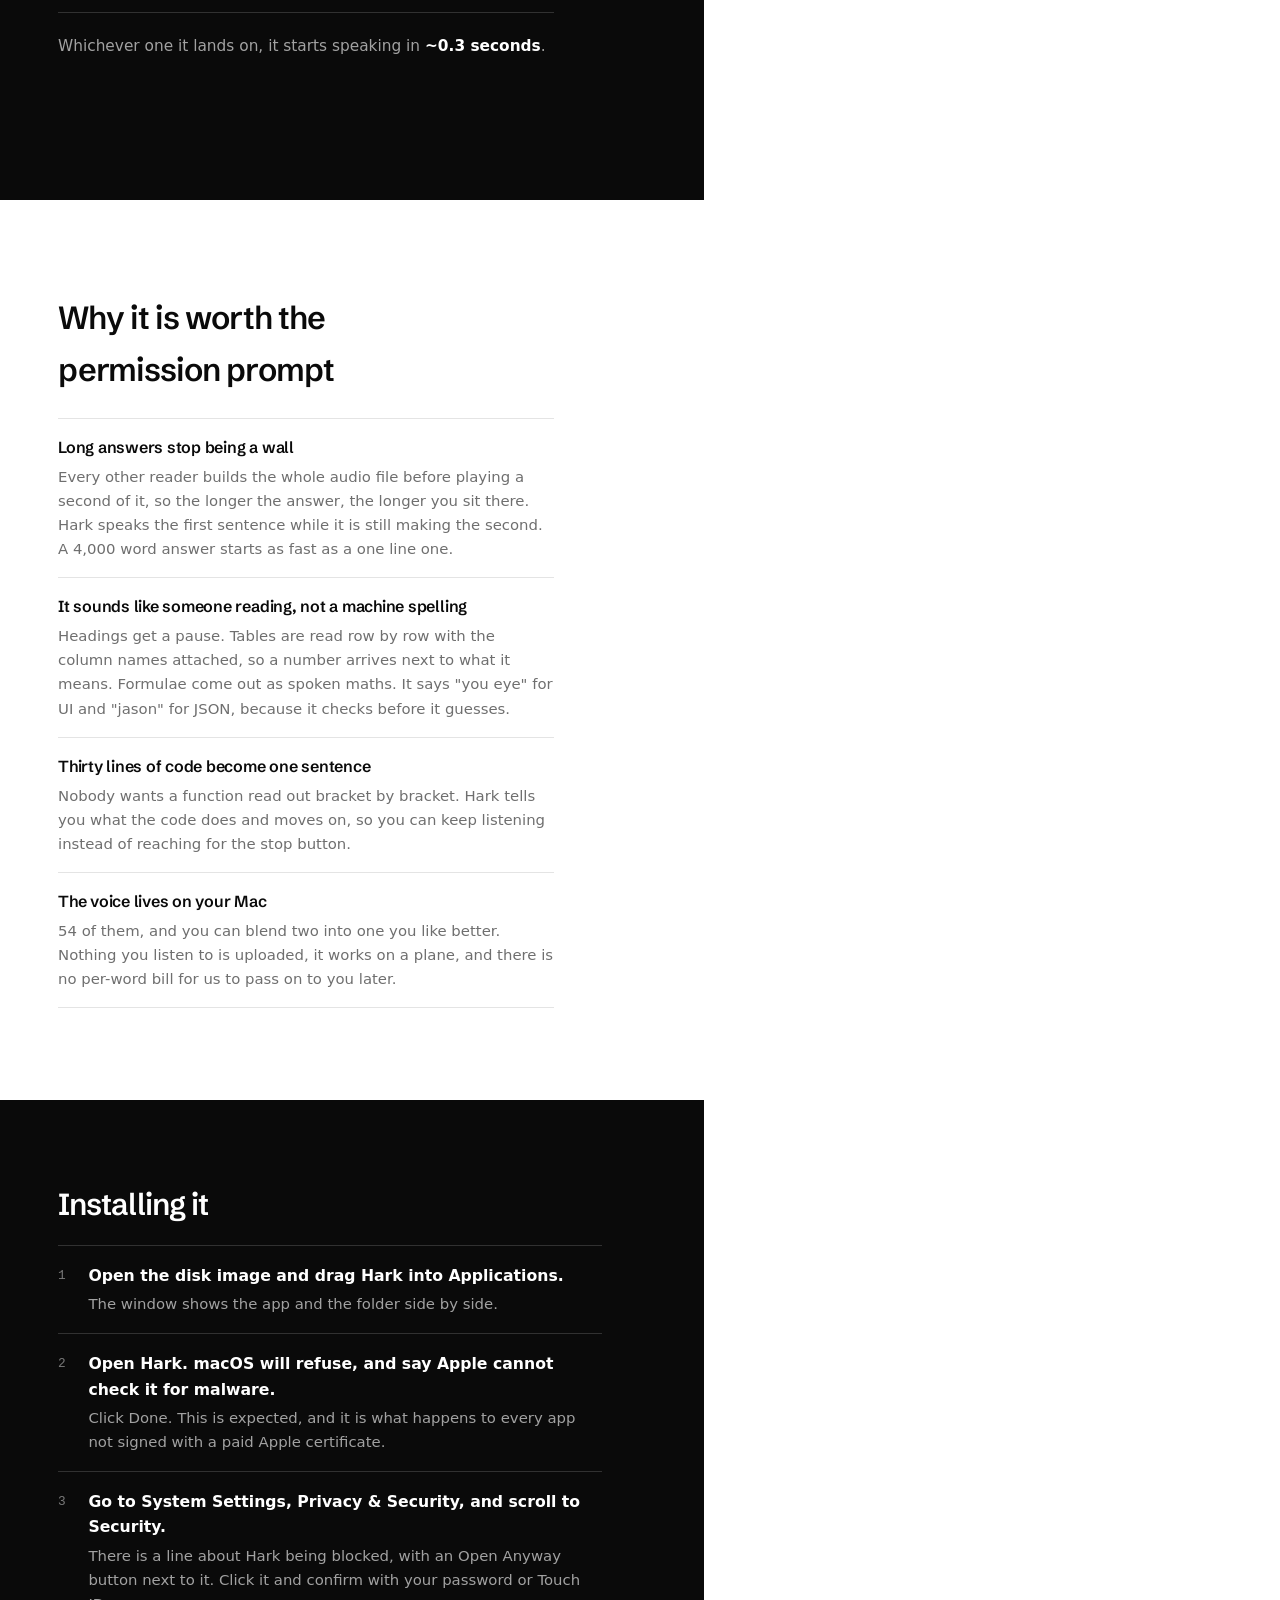
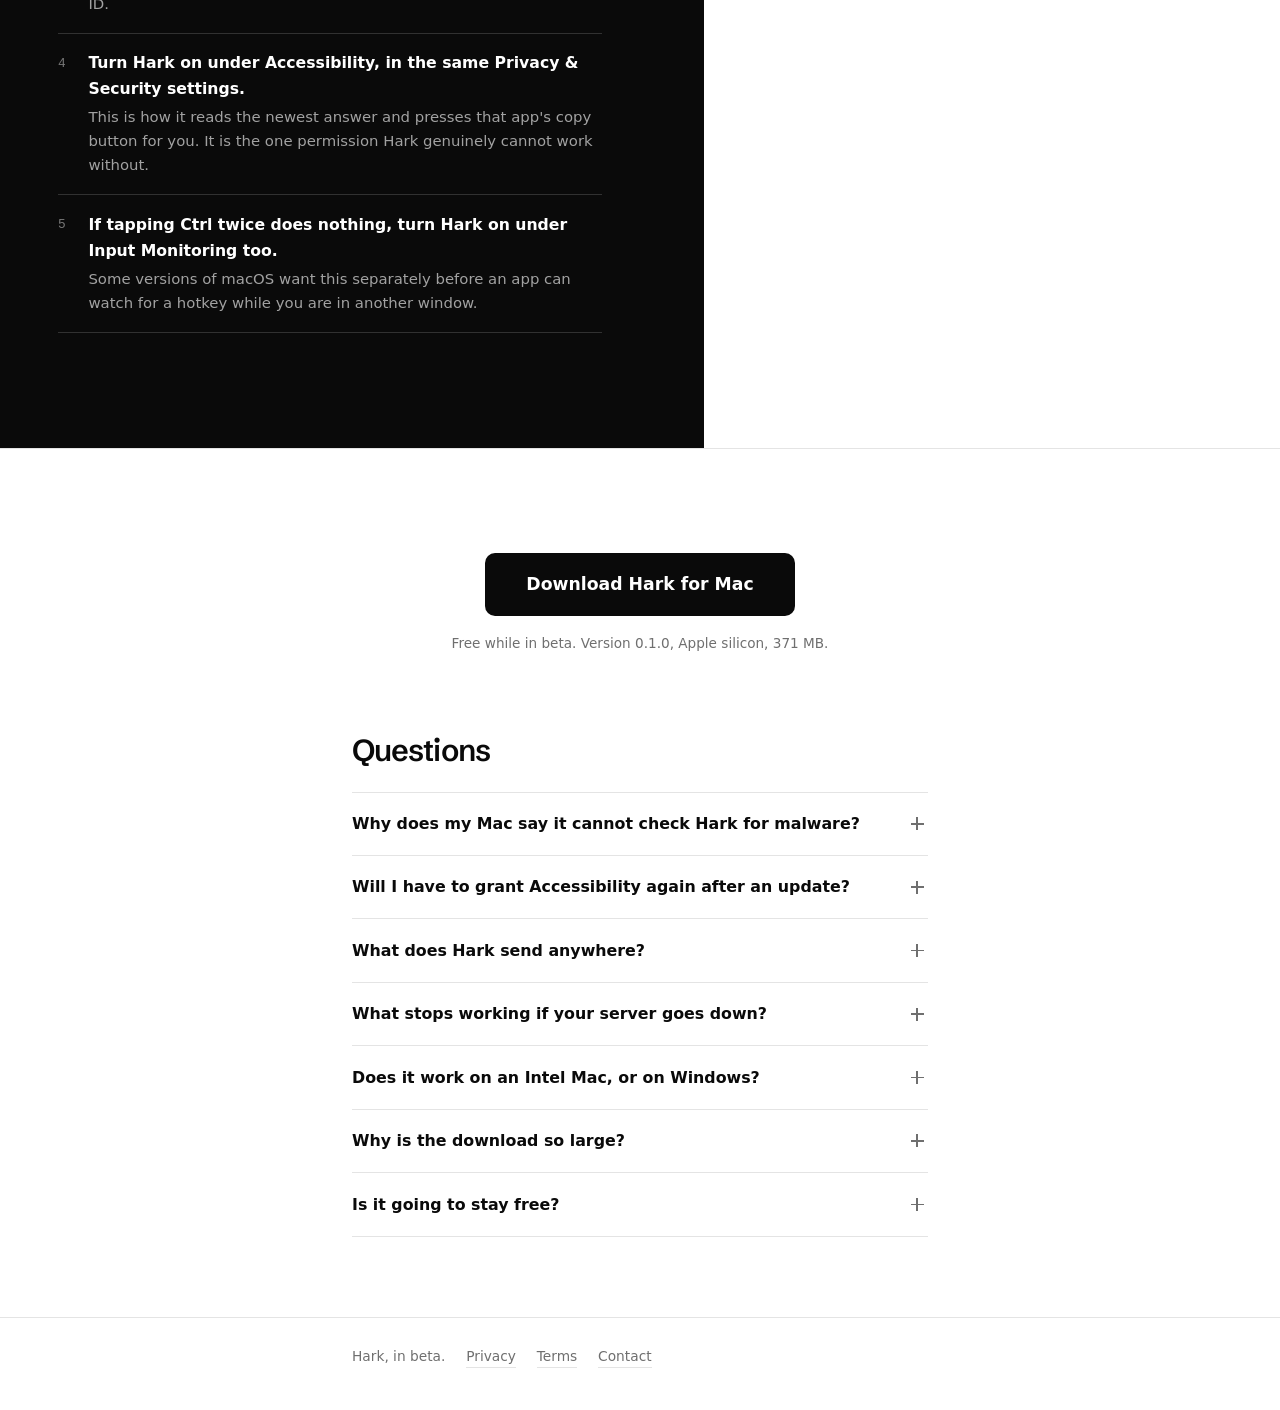
==== commit d6e604f5: "Dark install bay, payoff band, and depth on scroll" ====
--- a/index.html
+++ b/index.html
@@ -10,7 +10,7 @@
 <link rel="preconnect" href="https://fonts.googleapis.com">
 <link rel="preconnect" href="https://fonts.gstatic.com" crossorigin>
 <link href="https://fonts.googleapis.com/css2?family=Schibsted+Grotesk:wght@400;500;600;700;800&display=swap" rel="stylesheet">
-<link rel="stylesheet" href="site.css?v=2c77ac83">
+<link rel="stylesheet" href="site.css?v=db51dede">
 </head>
 <body>
 
@@ -91,14 +91,9 @@
       </div>
     </section>
 
-    <section class="bay bay--install" id="get">
+    <section class="bay bay--dark bay--install" id="get">
       <div class="bay__inner bay__inner--wide">
       <h2 class="heading">Installing it</h2>
-      <p class="get__note">
-        Hark is not signed with an Apple developer certificate yet, so macOS
-        will stop you the first time and you have to tell it to go ahead. Here
-        is exactly what you will see.
-      </p>
 
       <ol class="steps">
         <li>
@@ -122,9 +117,6 @@
           <p>Some versions of macOS want this separately before an app can watch for a hotkey while you are in another window.</p>
         </li>
       </ol>
-
-      <a class="download" href="#" id="downloadLink2">Download for Mac</a>
-      <p class="download__meta">Version 0.1.0, Apple silicon, 371&nbsp;MB.</p>
       </div>
     </section>
   </div>
@@ -146,6 +138,14 @@
 </div>
 
 <main class="after">
+<!-- ============ the payoff ============ -->
+<section class="grab">
+  <div class="wrap">
+    <a class="download download--big" href="#" id="downloadLink2">Download Hark for Mac</a>
+    <p class="download__meta">Free while in beta. Version 0.1.0, Apple silicon, 371&nbsp;MB.</p>
+  </div>
+</section>
+
 
 <!-- ============ faq ============ -->
 <section class="faq">
--- a/site.css
+++ b/site.css
@@ -343,10 +343,17 @@
   counter-increment: step;
   display: grid;
   grid-template-columns: 1.9rem 1fr;
-  padding: 1.15rem 0;
+  padding: 1.05rem 0;
   border-top: 1px solid var(--line);
 }
 .steps li:last-child { border-bottom: 1px solid var(--line); }
+
+/* On the dark bay the whole scale flips: hairlines, numbers and the
+   explanatory line under each step. */
+.bay--dark .steps li,
+.bay--dark .steps li:last-child { border-color: rgba(255, 255, 255, 0.16); }
+.bay--dark .steps li::before { color: rgba(255, 255, 255, 0.45); }
+.bay--dark .steps p { color: rgba(255, 255, 255, 0.62); }
 
 .steps li::before {
   content: counter(step);
@@ -376,9 +383,29 @@
   border-top: 1px solid var(--line);
 }
 
+/* ============ the payoff ============ */
+
+/* The argument ends and the thing it was arguing for arrives, centred and
+   alone. Earlier versions tried to disguise the end of the stage with a
+   card sliding over it; a call to action is the honest answer, because
+   something genuinely does happen here. */
+.grab {
+  padding: clamp(4rem, 9vw, 6.5rem) 0 clamp(3rem, 7vw, 4.5rem);
+  text-align: center;
+}
+
+.download--big {
+  margin-top: 0;
+  font-size: 1.08rem;
+  padding: 1.1rem 2.6rem;
+  border-radius: 10px;
+}
+
+.grab .download__meta { margin-top: 1rem; }
+
 /* ============ faq ============ */
 
-.faq { padding: clamp(3rem, 7vw, 4.5rem) 0 clamp(3.5rem, 8vw, 5rem); }
+.faq { padding: 0 0 clamp(3.5rem, 8vw, 5rem); }
 
 .faq details { border-top: 1px solid var(--line); }
 .faq details:last-of-type { border-bottom: 1px solid var(--line); }
@@ -438,6 +465,8 @@
 /* ============ small screens ============ */
 
 @media (max-width: 820px) {
+  .download--big { width: 100%; }
+
   /* Snapping is for full screen bays. Here they are short, stacked and
      of uneven height, and snapping between them would drag the page
      around under the thumb. */
@@ -521,3 +550,46 @@
 .doc li { margin-bottom: 0.35rem; }
 
 .doc strong { color: var(--ink); font-weight: 600; }
+
+/* ============ depth on scroll ============ */
+
+/* The stacking feel without stacking anything.
+ *
+ * Pinning each bay so the next slides over it is the usual way to do
+ * this, and it cannot be done here: the tallest bay needs about 880px of
+ * content and a 13 inch laptop gives about 820px of viewport, so pinning
+ * would hide the bottom of two bays out of four. That is the fault that
+ * made the install steps unreachable, and it only showed up at window
+ * sizes I was not testing.
+ *
+ * So nothing moves out of flow. The content inside each bay recedes as
+ * the bay leaves, which reads as depth, and the page underneath stays an
+ * ordinary scroll that cannot trap anybody. Browsers without scroll
+ * timelines get the page with no effect, which is the same page.
+ */
+@supports (animation-timeline: view()) {
+  @media (min-width: 821px) and (prefers-reduced-motion: no-preference) {
+    .bay__inner {
+      animation: recede linear both;
+      animation-timeline: view();
+      animation-range: exit 0% exit 85%;
+    }
+
+    /* The payoff arrives rather than appearing, which is the one place a
+       bit of theatre is earned: something actually happens here. */
+    .grab .wrap {
+      animation: arrive linear both;
+      animation-timeline: view();
+      animation-range: entry 5% entry 75%;
+    }
+  }
+}
+
+@keyframes recede {
+  to { opacity: 0.2; transform: translateY(-1.25rem) scale(0.975); }
+}
+
+@keyframes arrive {
+  from { opacity: 0; transform: translateY(2.25rem) scale(0.965); }
+  to   { opacity: 1; transform: none; }
+}
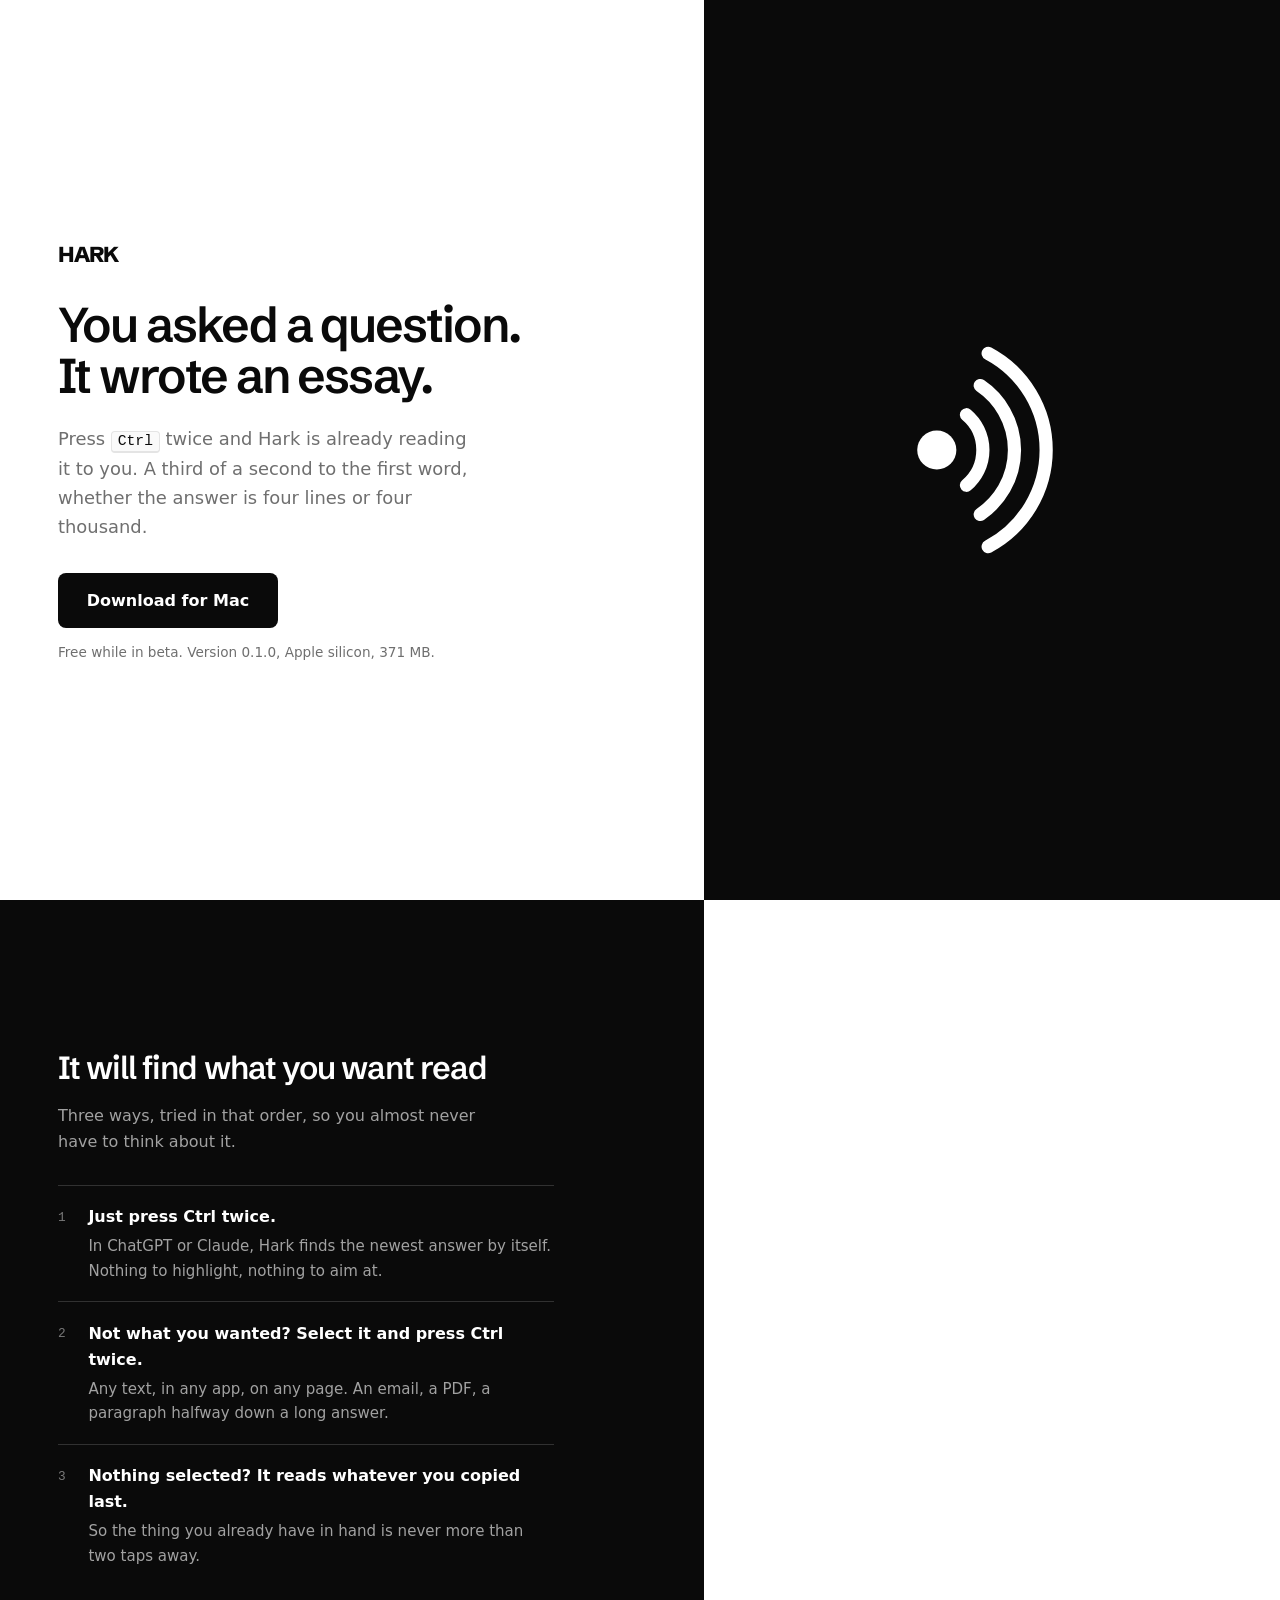
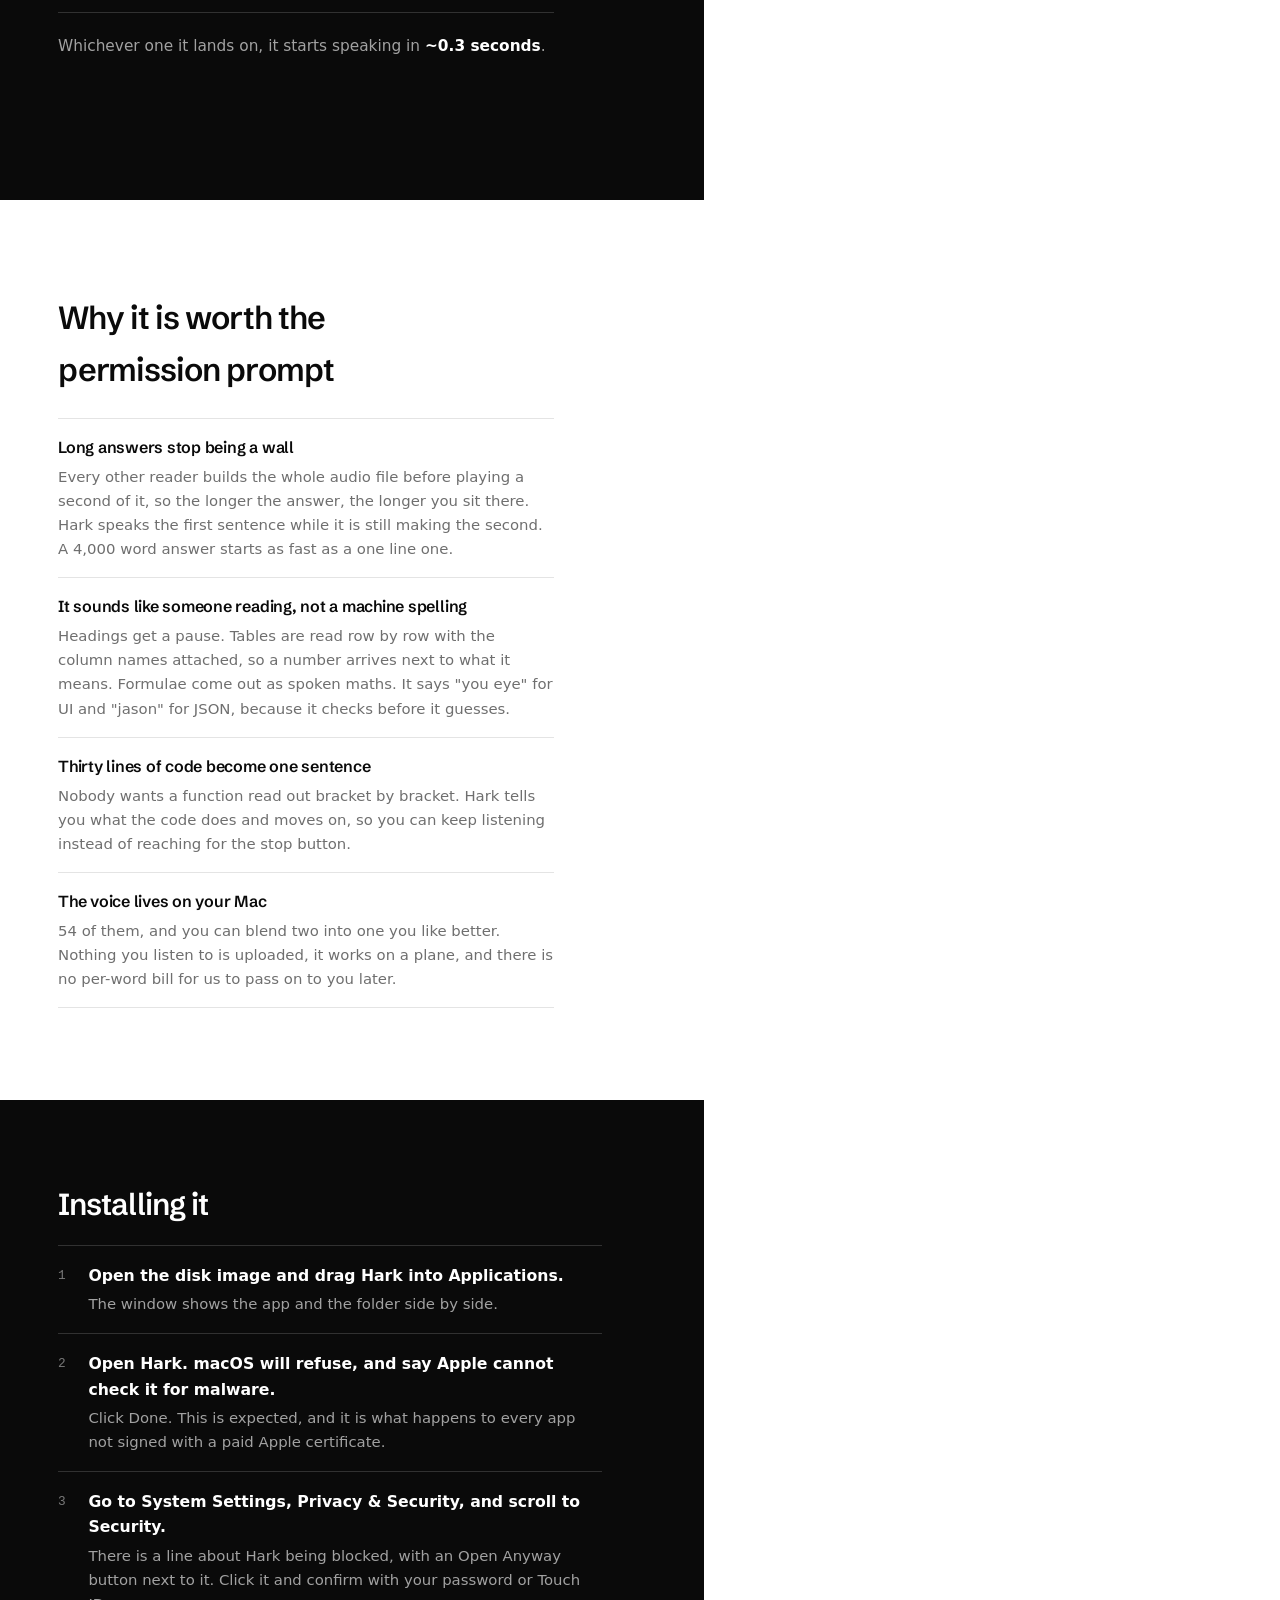
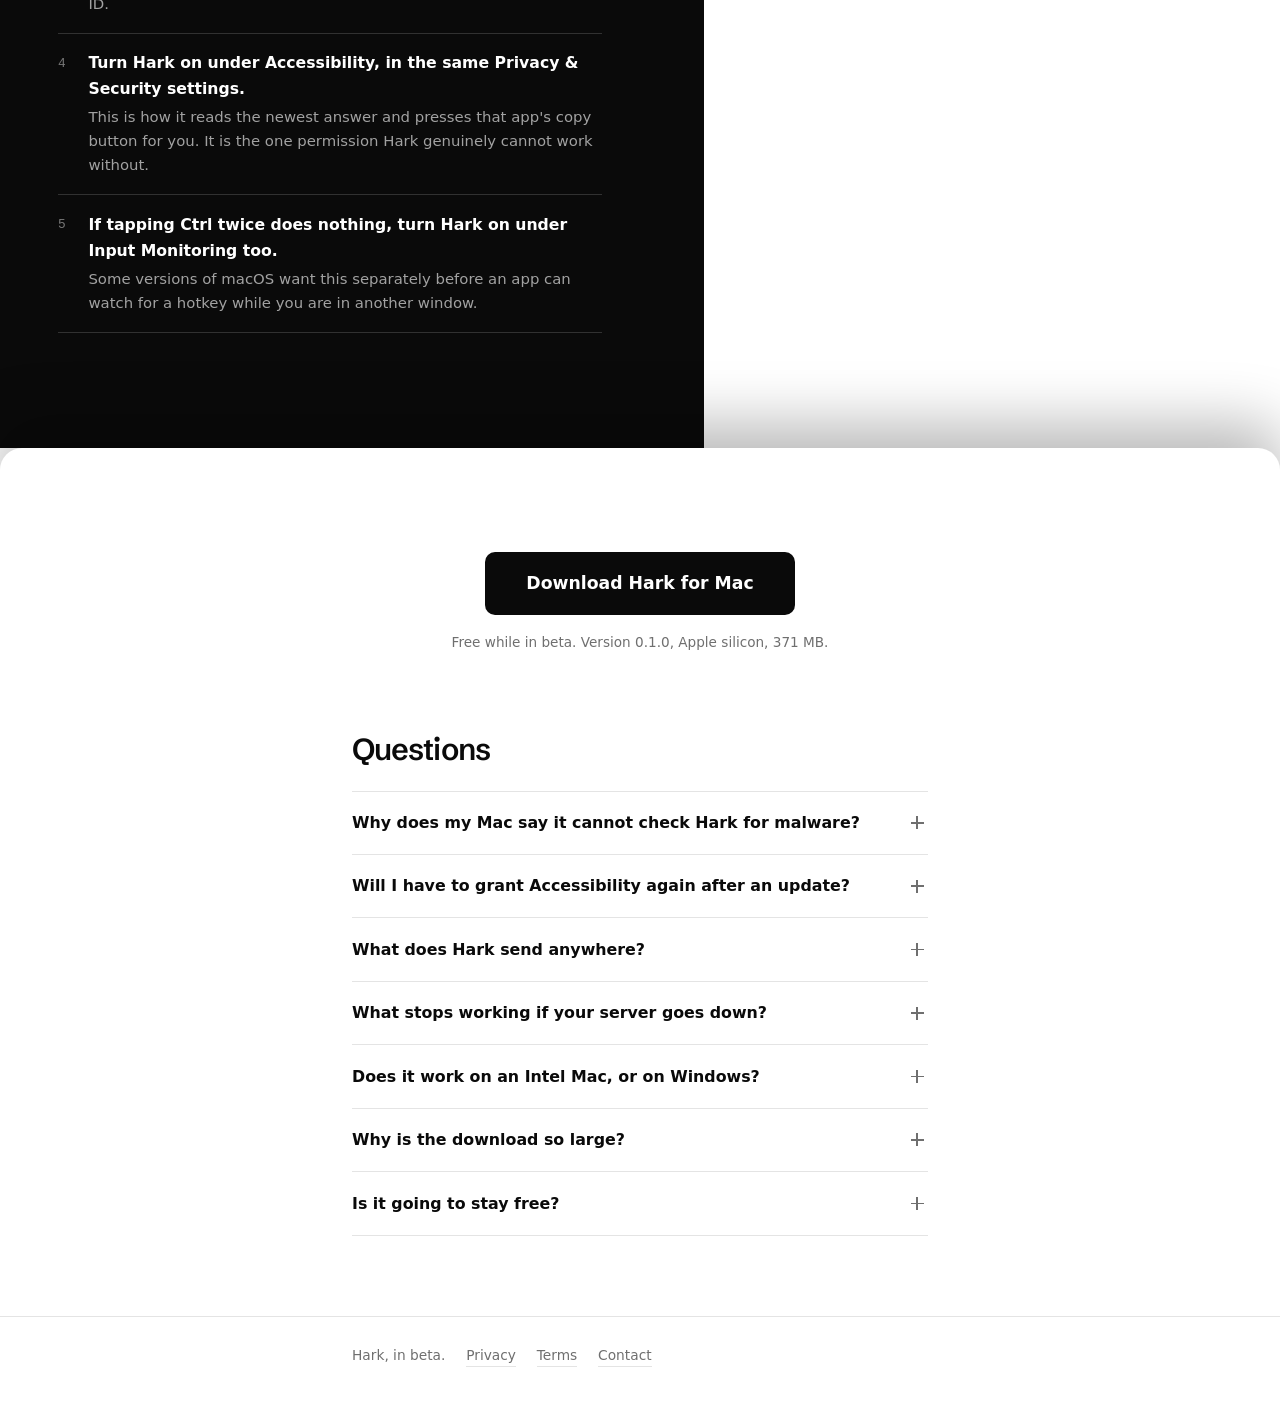
==== commit 52e7045d: "Card rides over the pinned mark, with a fallback for Firefox" ====
--- a/index.html
+++ b/index.html
@@ -10,7 +10,7 @@
 <link rel="preconnect" href="https://fonts.googleapis.com">
 <link rel="preconnect" href="https://fonts.gstatic.com" crossorigin>
 <link href="https://fonts.googleapis.com/css2?family=Schibsted+Grotesk:wght@400;500;600;700;800&display=swap" rel="stylesheet">
-<link rel="stylesheet" href="site.css?v=db51dede">
+<link rel="stylesheet" href="site.css?v=0dfb6f96">
 </head>
 <body>
 
@@ -233,6 +233,6 @@
   </div>
 </footer>
 
-<script src="site.js?v=e4667718"></script>
+<script src="site.js?v=f5894df0"></script>
 </body>
 </html>
--- a/site.css
+++ b/site.css
@@ -83,6 +83,13 @@
   position: relative;
 }
 
+/* Room at the end for the card to travel across. The mark is what holds
+   still under it, and the mark is the one element that can never be
+   taller than the screen: it is sized as a fraction of its own panel.
+   Pinning a bay would have been the obvious choice and is the unsafe
+   one, since two bays out of four are taller than a laptop screen. */
+.stage__flow { padding-bottom: 62svh; }
+
 .stage__pin {
   position: sticky;
   top: 0;
@@ -373,14 +380,16 @@
 
 /* ============ the card ============ */
 
-/* Everything after the stage. Nothing is pinned here and nothing rides
-   over anything: an earlier attempt stuck this bay by its bottom edge so
-   a card could cover it, which pinned it from the first pixel instead of
-   the last and left it sitting on top of the hero. */
+/* The card. It is pulled up across the room left at the end of the stage
+   and drawn in front of it, so scrolling slides it over a mark that does
+   not move. Nothing under it is pinned except that mark. */
 .after {
   position: relative;
+  z-index: 2;
+  margin-top: -62svh;
   background: var(--paper);
-  border-top: 1px solid var(--line);
+  border-radius: 22px 22px 0 0;
+  box-shadow: 0 -24px 60px rgba(0, 0, 0, 0.28);
 }
 
 /* ============ the payoff ============ */
@@ -478,6 +487,16 @@
   /* One column, so there is no second column to pin against. The stage
      becomes an ordinary stack and the mark goes to the top, where it is
      the first thing seen rather than something scrolled past. */
+  /* No second column to pin against, so there is nothing to ride over
+     and no room to reserve. */
+  .stage__flow { padding-bottom: 0; }
+  .after {
+    margin-top: 0;
+    border-radius: 0;
+    box-shadow: none;
+    border-top: 1px solid var(--line);
+  }
+
   .stage { display: flex; flex-direction: column; }
 
   .stage__pin {
@@ -593,3 +612,17 @@
   from { opacity: 0; transform: translateY(2.25rem) scale(0.965); }
   to   { opacity: 1; transform: none; }
 }
+
+/* The same arrival, driven by an observer instead of the scroll, for
+   browsers that have no scroll timelines. Only ever added by script, so
+   a page with no JavaScript shows the button rather than hiding it. */
+.will-arrive {
+  opacity: 0;
+  transform: translateY(2.25rem) scale(0.965);
+}
+
+.will-arrive.has-arrived {
+  opacity: 1;
+  transform: none;
+  transition: opacity 0.55s ease, transform 0.55s cubic-bezier(0.22, 0.68, 0.3, 1);
+}
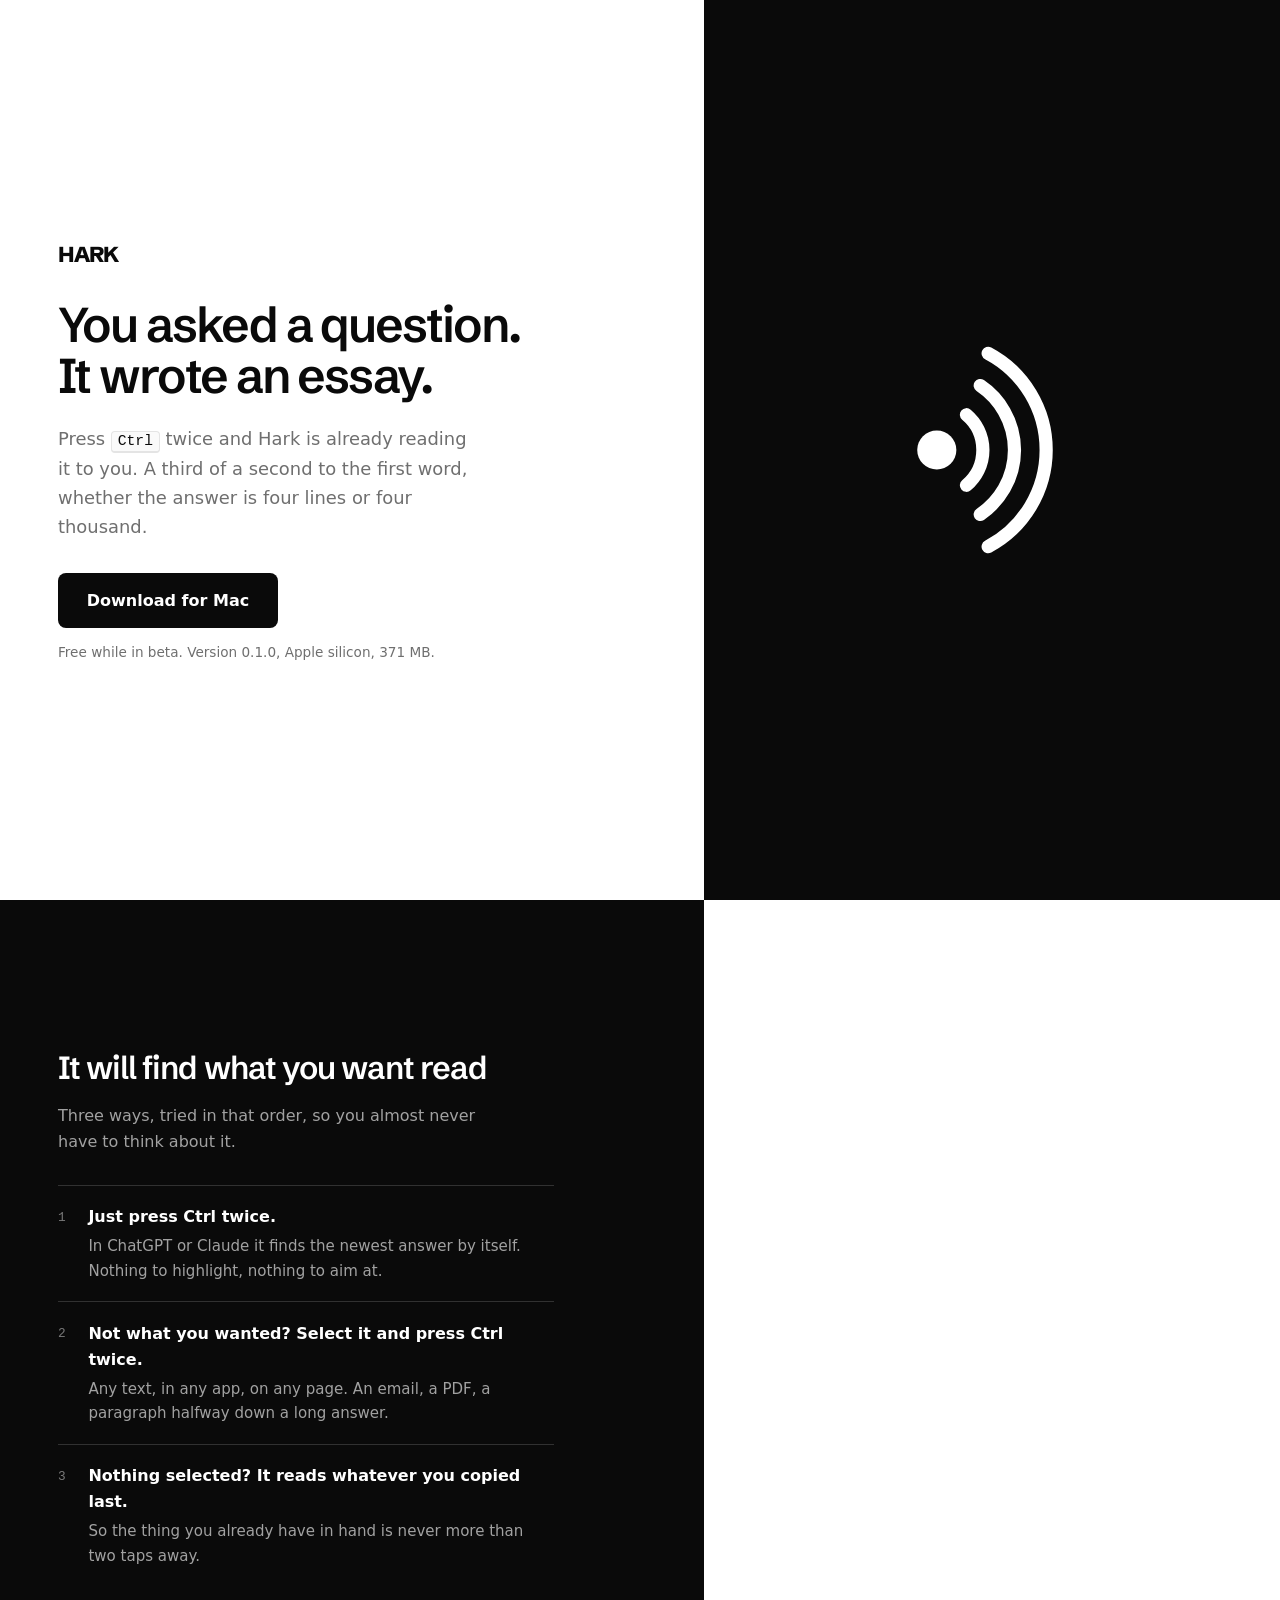
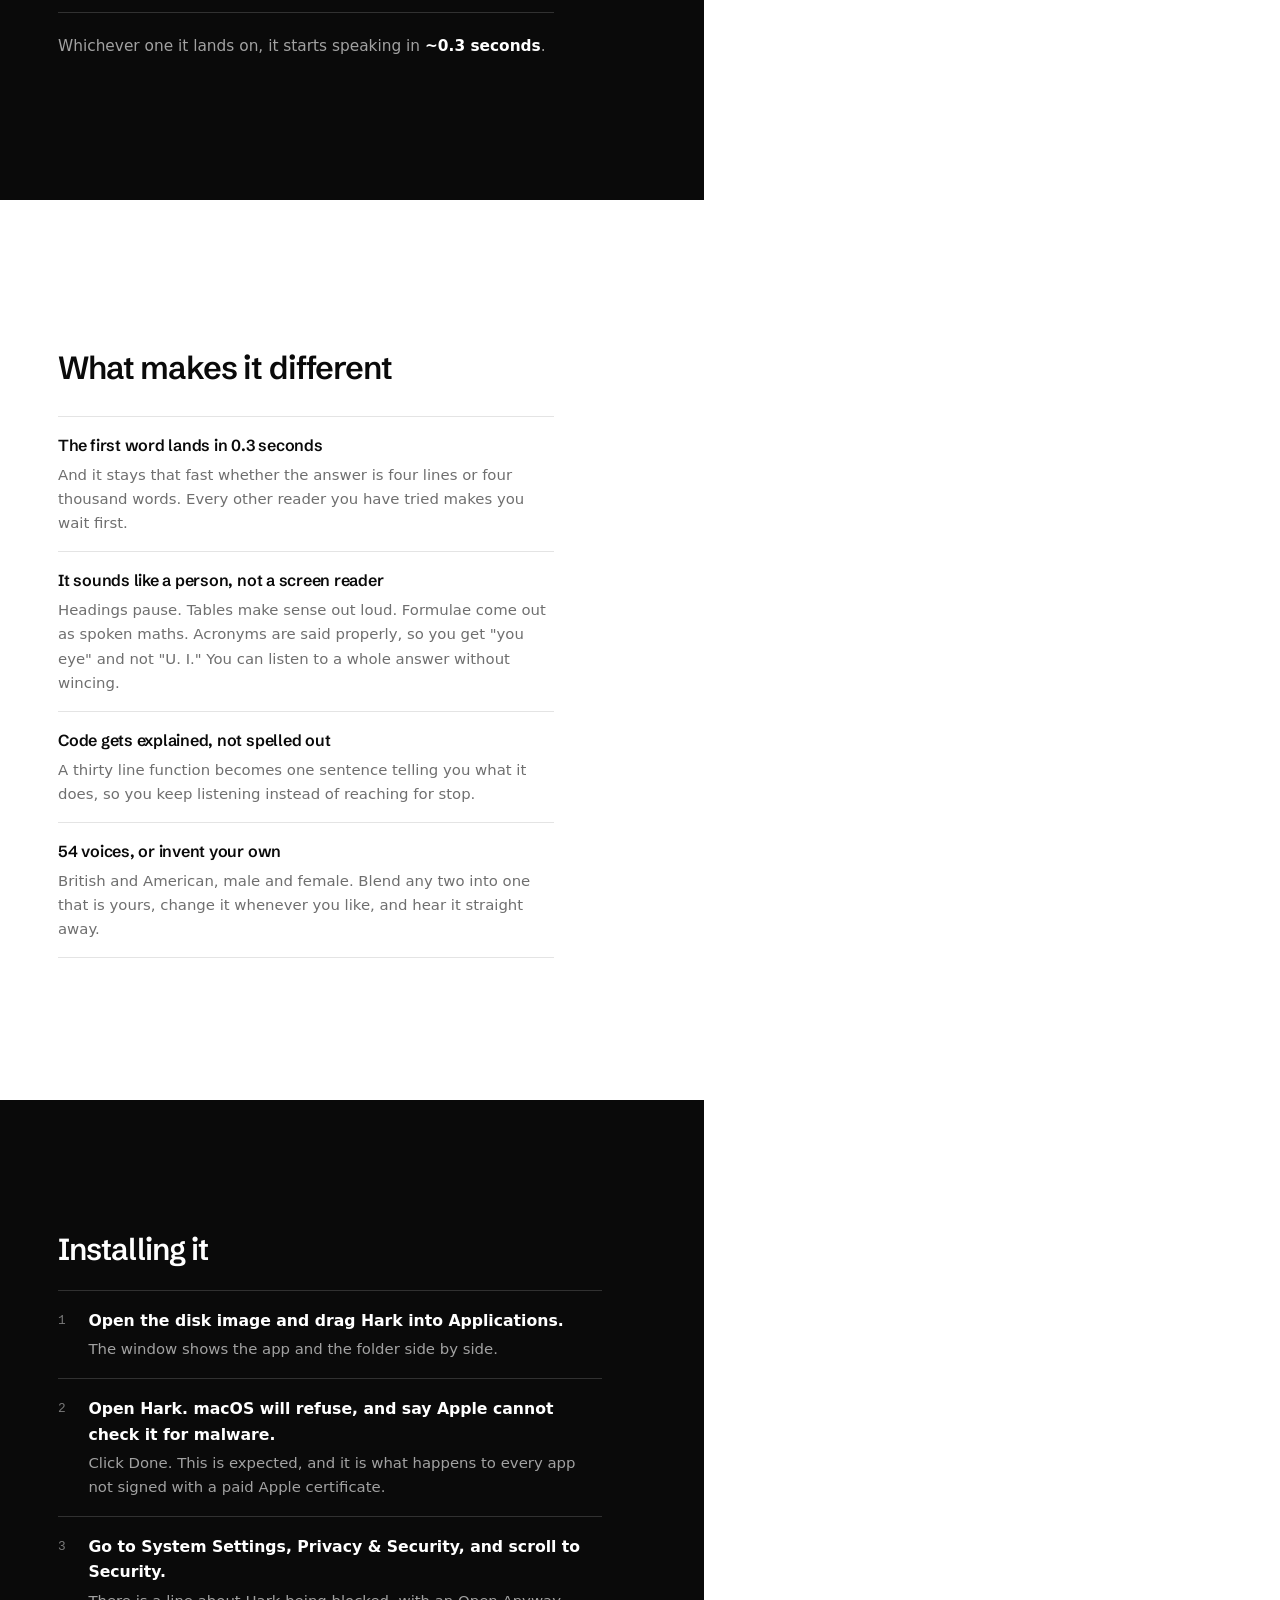
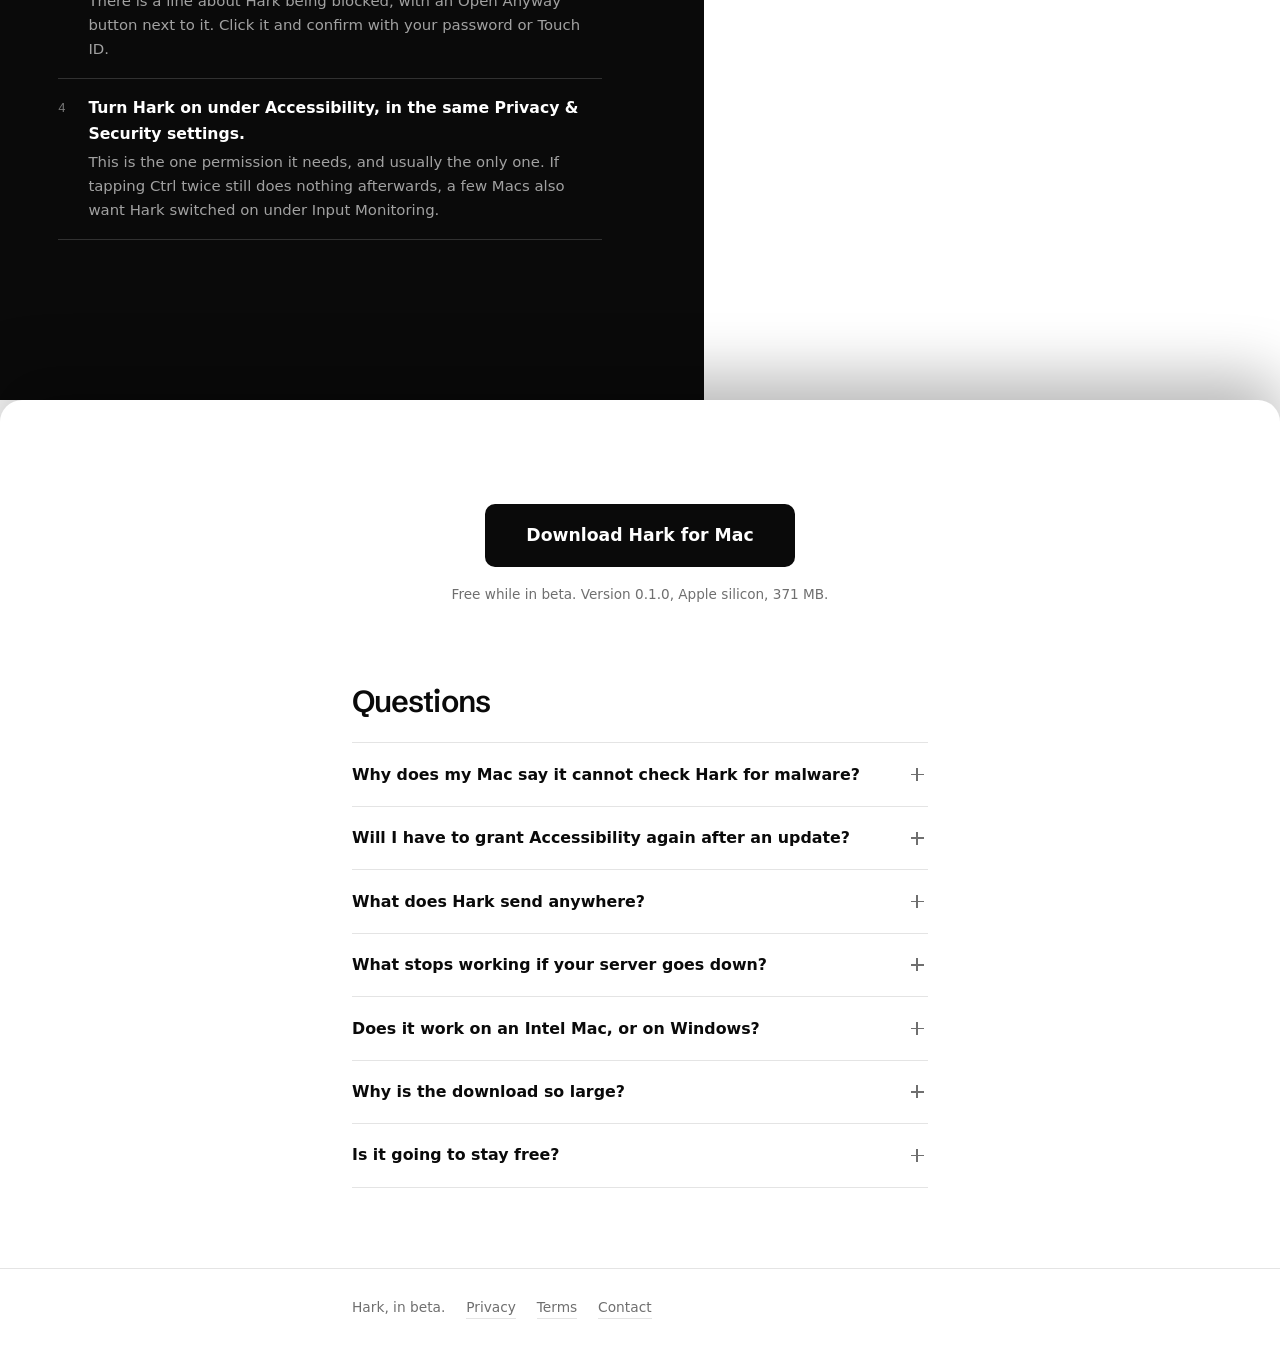
==== commit 6b6e8628: "Sell the features; four install steps instead of five" ====
--- a/index.html
+++ b/index.html
@@ -51,7 +51,7 @@
         <ol class="ways">
           <li>
             <b>Just press Ctrl twice.</b>
-            <p>In ChatGPT or Claude, Hark finds the newest answer by itself. Nothing to highlight, nothing to aim at.</p>
+            <p>In ChatGPT or Claude it finds the newest answer by itself. Nothing to highlight, nothing to aim at.</p>
           </li>
           <li>
             <b>Not what you wanted? Select it and press Ctrl twice.</b>
@@ -69,23 +69,23 @@
 
     <section class="bay">
       <div class="bay__inner">
-        <h2 class="bay__title">Why it is worth the permission prompt</h2>
+        <h2 class="bay__title">What makes it different</h2>
         <dl class="claims">
           <div class="claim">
-            <dt>Long answers stop being a wall</dt>
-            <dd>Every other reader builds the whole audio file before playing a second of it, so the longer the answer, the longer you sit there. Hark speaks the first sentence while it is still making the second. A 4,000 word answer starts as fast as a one line one.</dd>
-          </div>
-          <div class="claim">
-            <dt>It sounds like someone reading, not a machine spelling</dt>
-            <dd>Headings get a pause. Tables are read row by row with the column names attached, so a number arrives next to what it means. Formulae come out as spoken maths. It says "you eye" for UI and "jason" for JSON, because it checks before it guesses.</dd>
-          </div>
-          <div class="claim">
-            <dt>Thirty lines of code become one sentence</dt>
-            <dd>Nobody wants a function read out bracket by bracket. Hark tells you what the code does and moves on, so you can keep listening instead of reaching for the stop button.</dd>
-          </div>
-          <div class="claim">
-            <dt>The voice lives on your Mac</dt>
-            <dd>54 of them, and you can blend two into one you like better. Nothing you listen to is uploaded, it works on a plane, and there is no per-word bill for us to pass on to you later.</dd>
+            <dt>The first word lands in 0.3 seconds</dt>
+            <dd>And it stays that fast whether the answer is four lines or four thousand words. Every other reader you have tried makes you wait first.</dd>
+          </div>
+          <div class="claim">
+            <dt>It sounds like a person, not a screen reader</dt>
+            <dd>Headings pause. Tables make sense out loud. Formulae come out as spoken maths. Acronyms are said properly, so you get "you eye" and not "U. I." You can listen to a whole answer without wincing.</dd>
+          </div>
+          <div class="claim">
+            <dt>Code gets explained, not spelled out</dt>
+            <dd>A thirty line function becomes one sentence telling you what it does, so you keep listening instead of reaching for stop.</dd>
+          </div>
+          <div class="claim">
+            <dt>54 voices, or invent your own</dt>
+            <dd>British and American, male and female. Blend any two into one that is yours, change it whenever you like, and hear it straight away.</dd>
           </div>
         </dl>
       </div>
@@ -110,11 +110,7 @@
         </li>
         <li>
           <b>Turn Hark on under Accessibility, in the same Privacy &amp; Security settings.</b>
-          <p>This is how it reads the newest answer and presses that app's copy button for you. It is the one permission Hark genuinely cannot work without.</p>
-        </li>
-        <li>
-          <b>If tapping Ctrl twice does nothing, turn Hark on under Input Monitoring too.</b>
-          <p>Some versions of macOS want this separately before an app can watch for a hotkey while you are in another window.</p>
+          <p>This is the one permission it needs, and usually the only one. If tapping Ctrl twice still does nothing afterwards, a few Macs also want Hark switched on under Input Monitoring.</p>
         </li>
       </ol>
       </div>
@@ -187,10 +183,10 @@
     <details>
       <summary>What stops working if your server goes down?</summary>
       <p>
-        Code descriptions, and nothing else. Finding the answer, reading
-        structure, the voices, and the speed all run on your machine. A code
-        block gets announced rather than described, the read does not pause
-        waiting for it, and everything else sounds the same.
+        Code descriptions, and nothing else. Everything else keeps working
+        exactly as it does now, including offline. A code block gets
+        announced rather than described, and the read never pauses waiting
+        for it.
       </p>
     </details>
 
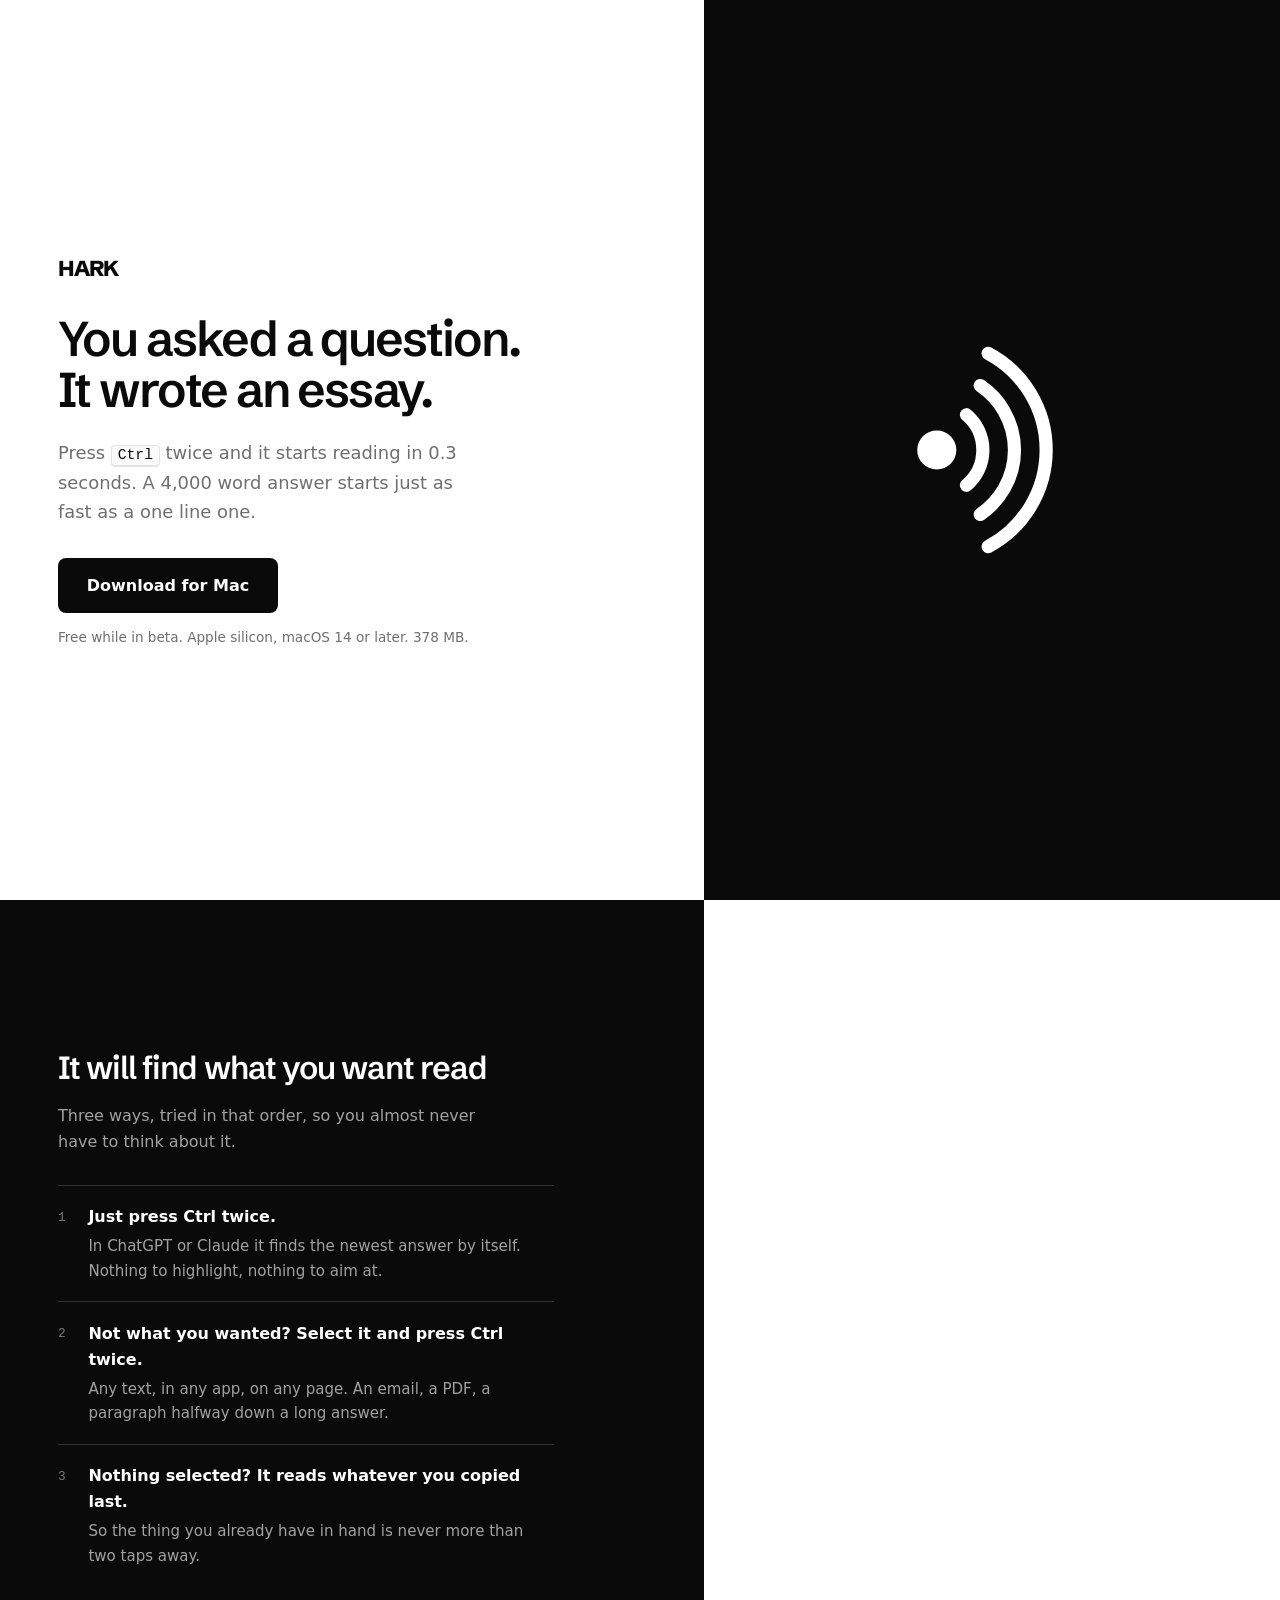
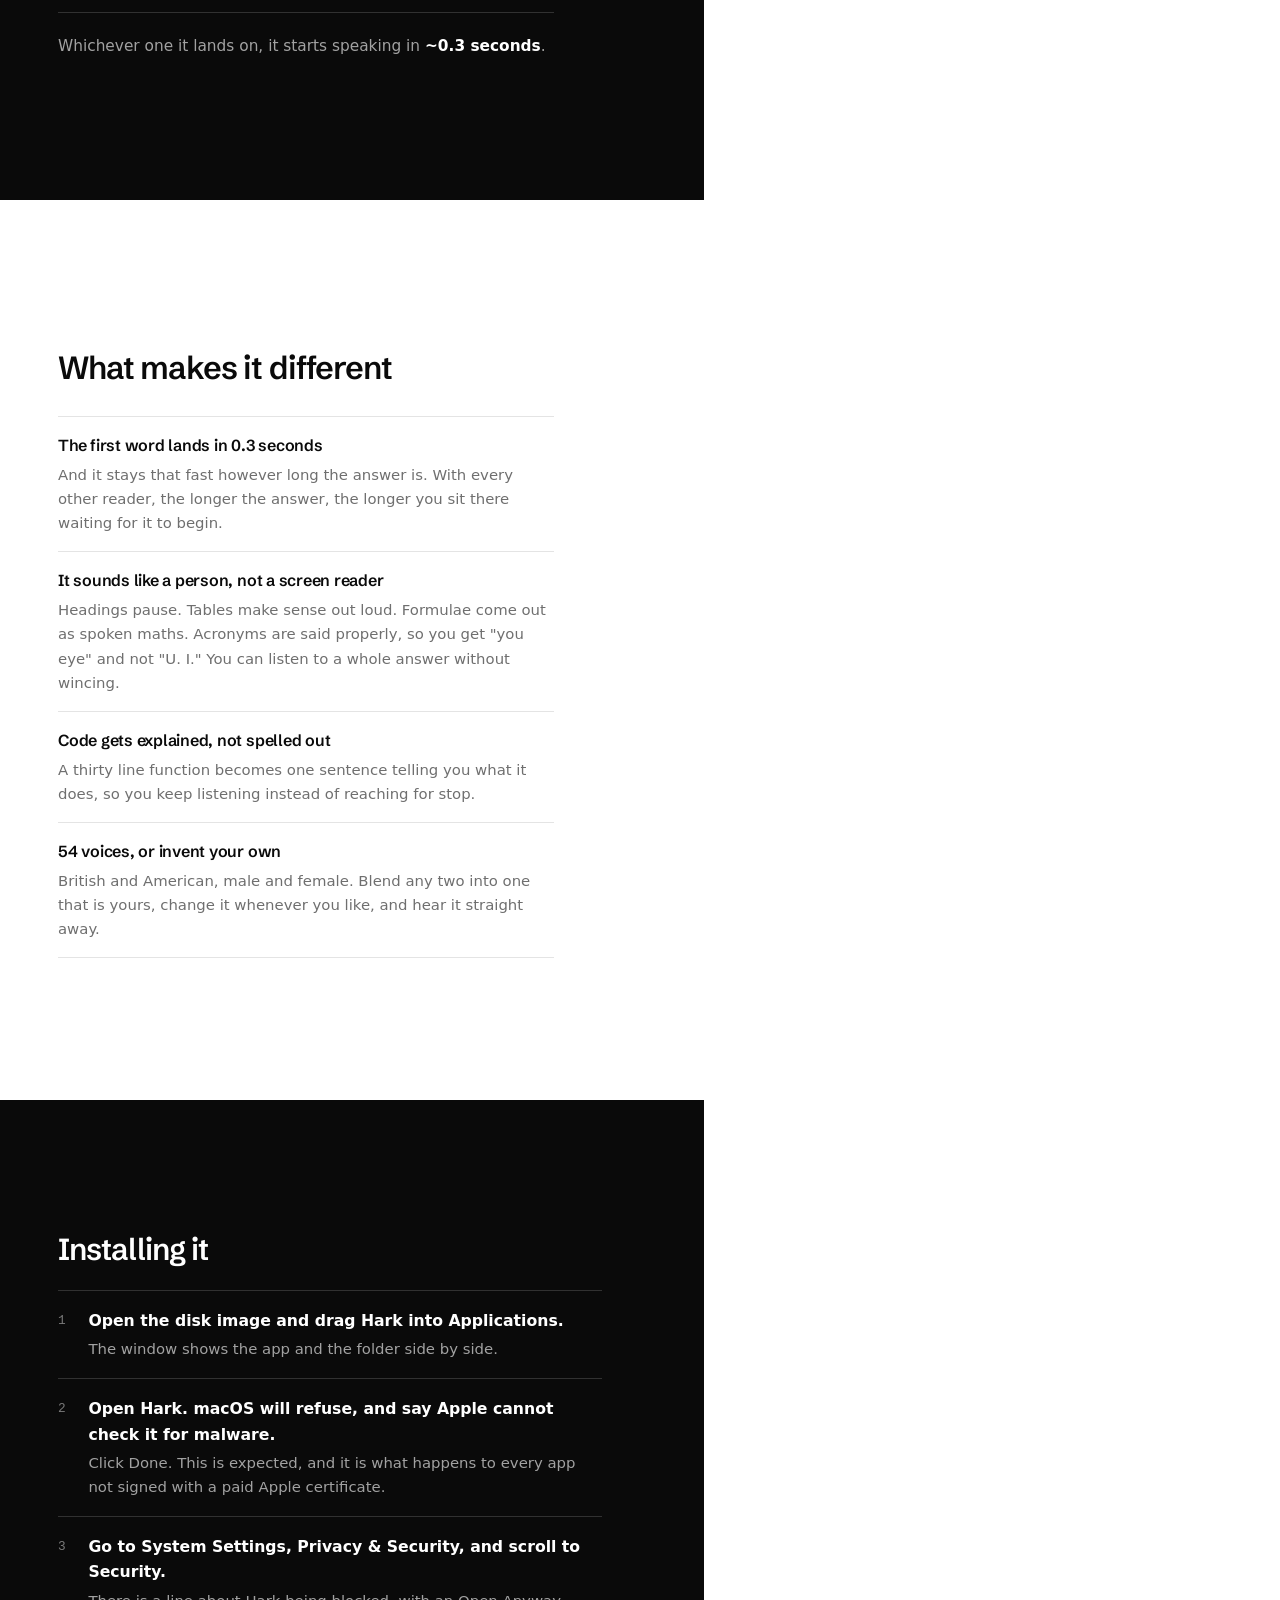
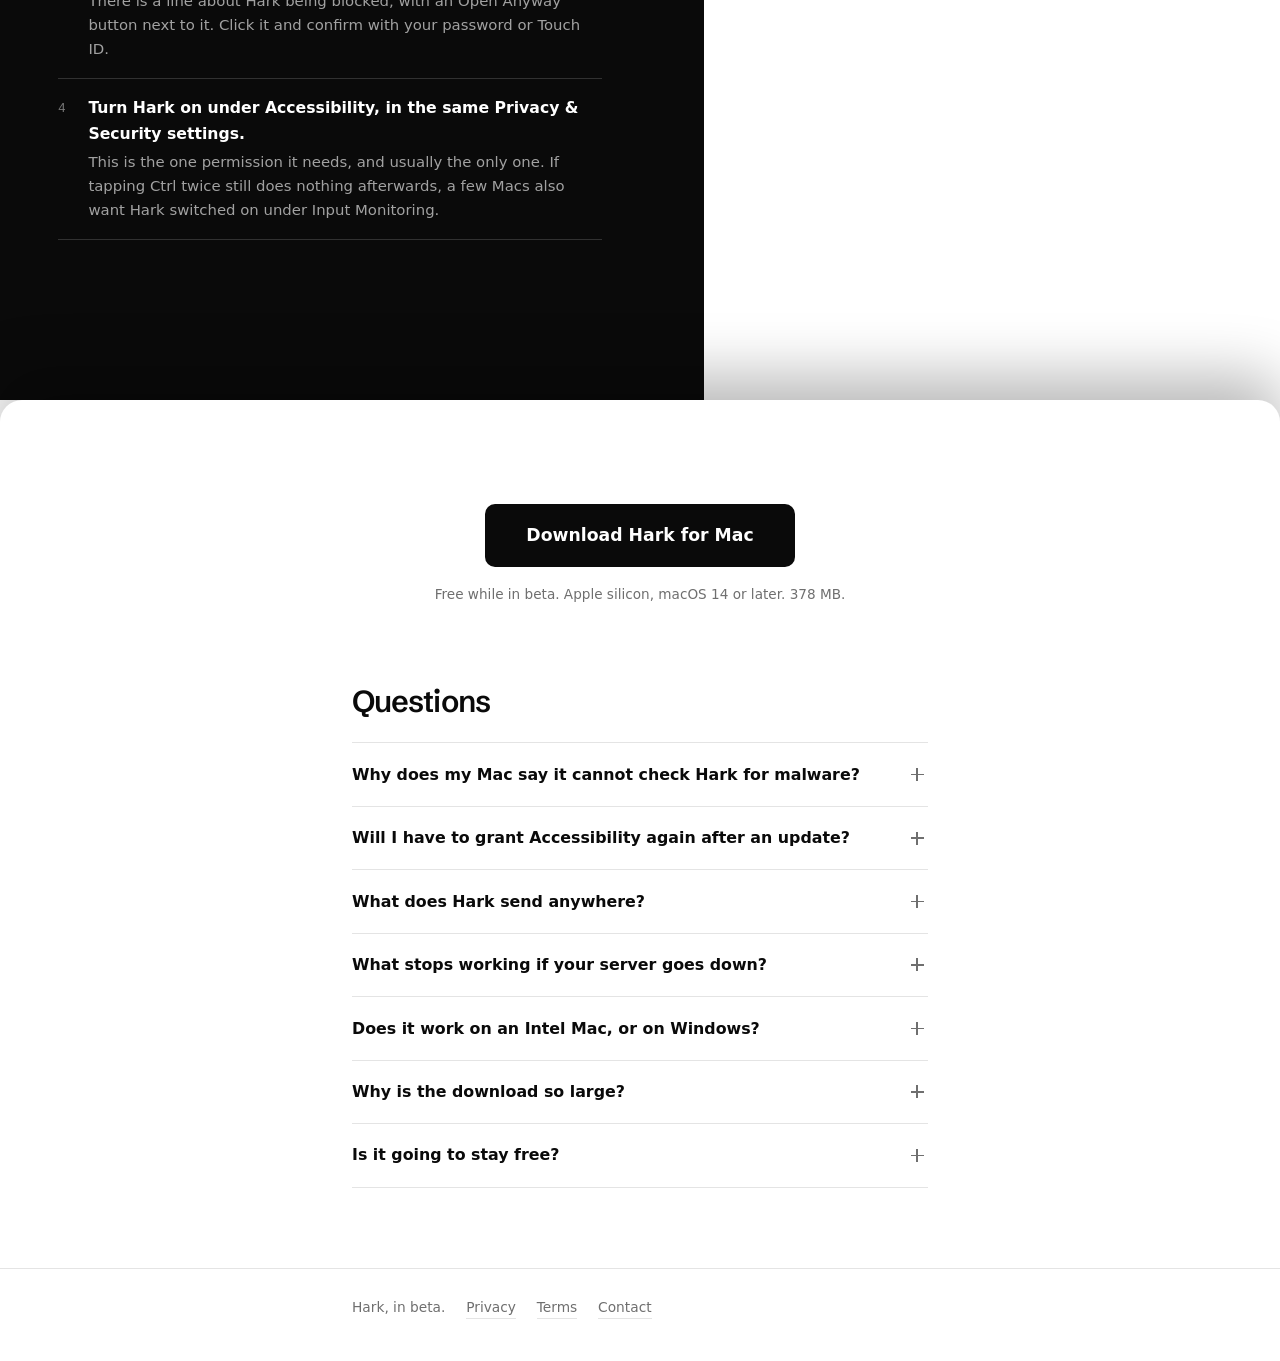
==== commit 4a0f1e6a: "Sharper pitch, correct size and macOS requirement" ====
--- a/index.html
+++ b/index.html
@@ -4,13 +4,13 @@
 <meta charset="utf-8">
 <meta name="viewport" content="width=device-width, initial-scale=1">
 <title>Hark</title>
-<meta name="description" content="Hark reads the newest ChatGPT or Claude answer aloud on your Mac. It starts speaking in about a third of a second, however long the answer is.">
+<meta name="description" content="Hark reads the newest ChatGPT or Claude answer out loud on your Mac, starting in 0.3 seconds however long the answer is.">
 <meta name="robots" content="noindex, nofollow">
 <link rel="icon" href="icon-512.png">
 <link rel="preconnect" href="https://fonts.googleapis.com">
 <link rel="preconnect" href="https://fonts.gstatic.com" crossorigin>
 <link href="https://fonts.googleapis.com/css2?family=Schibsted+Grotesk:wght@400;500;600;700;800&display=swap" rel="stylesheet">
-<link rel="stylesheet" href="site.css?v=0dfb6f96">
+<link rel="stylesheet" href="site.css?v=17c39bc2">
 </head>
 <body>
 
@@ -31,14 +31,13 @@
         <h1 class="hook">You asked a question.<br>It wrote an essay.</h1>
 
         <p class="pitch">
-          Press <kbd>Ctrl</kbd> twice and Hark is already reading it to you.
-          A third of a second to the first word, whether the answer is four
-          lines or four thousand.
+          Press <kbd>Ctrl</kbd> twice and it starts reading in 0.3 seconds.
+          A 4,000 word answer starts just as fast as a one line one.
         </p>
 
         <a class="download" href="#get" id="downloadLink">Download for Mac</a>
         <p class="download__meta">
-          Free while in beta. Version 0.1.0, Apple silicon, 371&nbsp;MB.
+          Free while in beta. Apple silicon, macOS 14 or later. 378&nbsp;MB.
         </p>
       </div>
     </section>
@@ -73,7 +72,7 @@
         <dl class="claims">
           <div class="claim">
             <dt>The first word lands in 0.3 seconds</dt>
-            <dd>And it stays that fast whether the answer is four lines or four thousand words. Every other reader you have tried makes you wait first.</dd>
+            <dd>And it stays that fast however long the answer is. With every other reader, the longer the answer, the longer you sit there waiting for it to begin.</dd>
           </div>
           <div class="claim">
             <dt>It sounds like a person, not a screen reader</dt>
@@ -138,7 +137,7 @@
 <section class="grab">
   <div class="wrap">
     <a class="download download--big" href="#" id="downloadLink2">Download Hark for Mac</a>
-    <p class="download__meta">Free while in beta. Version 0.1.0, Apple silicon, 371&nbsp;MB.</p>
+    <p class="download__meta">Free while in beta. Apple silicon, macOS 14 or later. 378&nbsp;MB.</p>
   </div>
 </section>
 
@@ -193,7 +192,8 @@
     <details>
       <summary>Does it work on an Intel Mac, or on Windows?</summary>
       <p>
-        Not yet. This build is Apple silicon only. Windows is a real plan and
+        Not yet. This build needs an Apple silicon Mac on macOS 14 or
+        later. Windows is a real plan and
         most of the work carries over, though the part that finds the newest
         answer has to be rewritten against a different system interface, so
         it is weeks away rather than days.
--- a/site.css
+++ b/site.css
@@ -83,12 +83,22 @@
   position: relative;
 }
 
-/* Room at the end for the card to travel across. The mark is what holds
-   still under it, and the mark is the one element that can never be
-   taller than the screen: it is sized as a fraction of its own panel.
-   Pinning a bay would have been the obvious choice and is the unsafe
-   one, since two bays out of four are taller than a laptop screen. */
-.stage__flow { padding-bottom: 62svh; }
+/* Room at the end for the card to travel across, and exactly one screen
+   of it.
+   
+   The mark is stuck to the top of the stage, so it comes unstuck when
+   the stage has only its own height left to give: at (content + room -
+   100svh). The card finishes covering the screen at (content). Reserve
+   less than a screen and the first of those happens before the second,
+   which is a stretch where the mark drifts upward while still partly
+   showing above the card's edge. At exactly one screen the two moments
+   are the same instant, so the mark is still until the moment it is
+   hidden, and never both.
+
+   The mark is also the only thing safe to pin here: it is a fraction of
+   its own panel and can never be taller than the screen, where two bays
+   out of four are. */
+.stage__flow { padding-bottom: 100svh; }
 
 .stage__pin {
   position: sticky;
@@ -386,7 +396,7 @@
 .after {
   position: relative;
   z-index: 2;
-  margin-top: -62svh;
+  margin-top: -100svh;
   background: var(--paper);
   border-radius: 22px 22px 0 0;
   box-shadow: 0 -24px 60px rgba(0, 0, 0, 0.28);
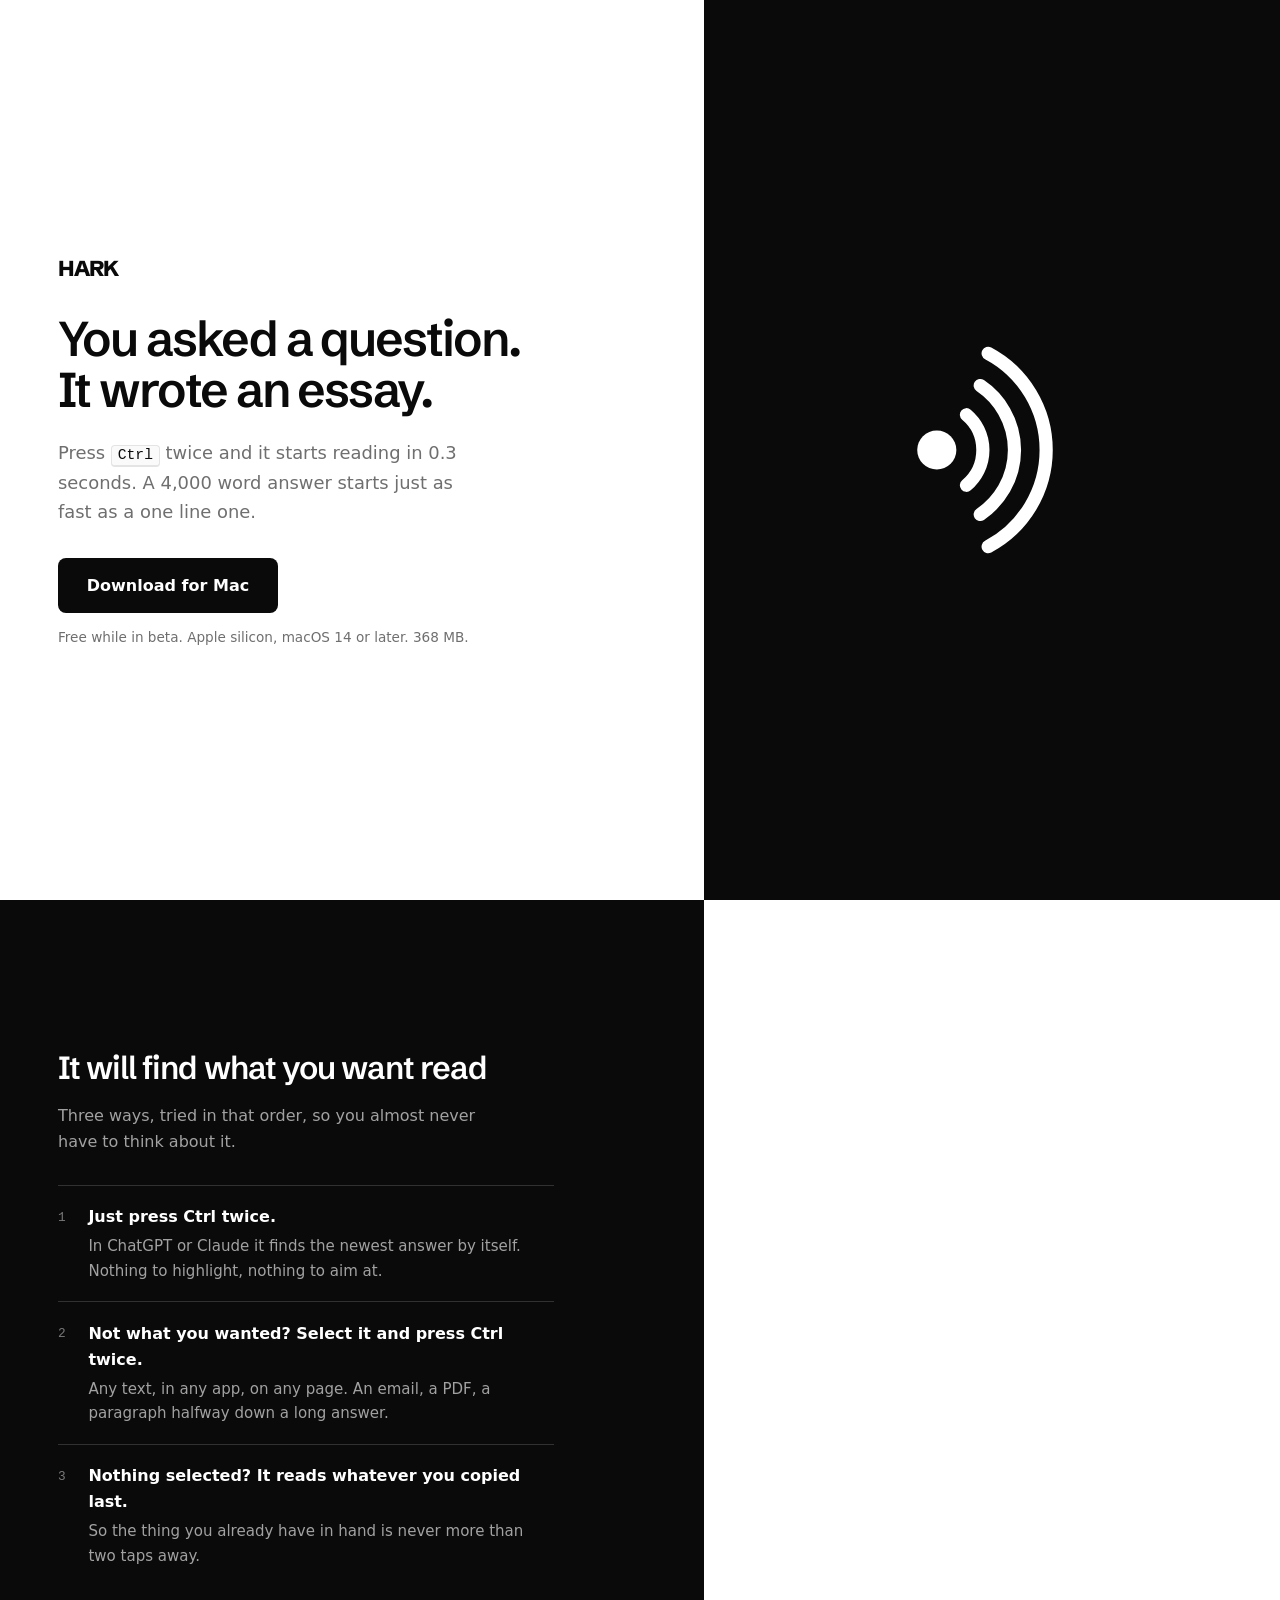
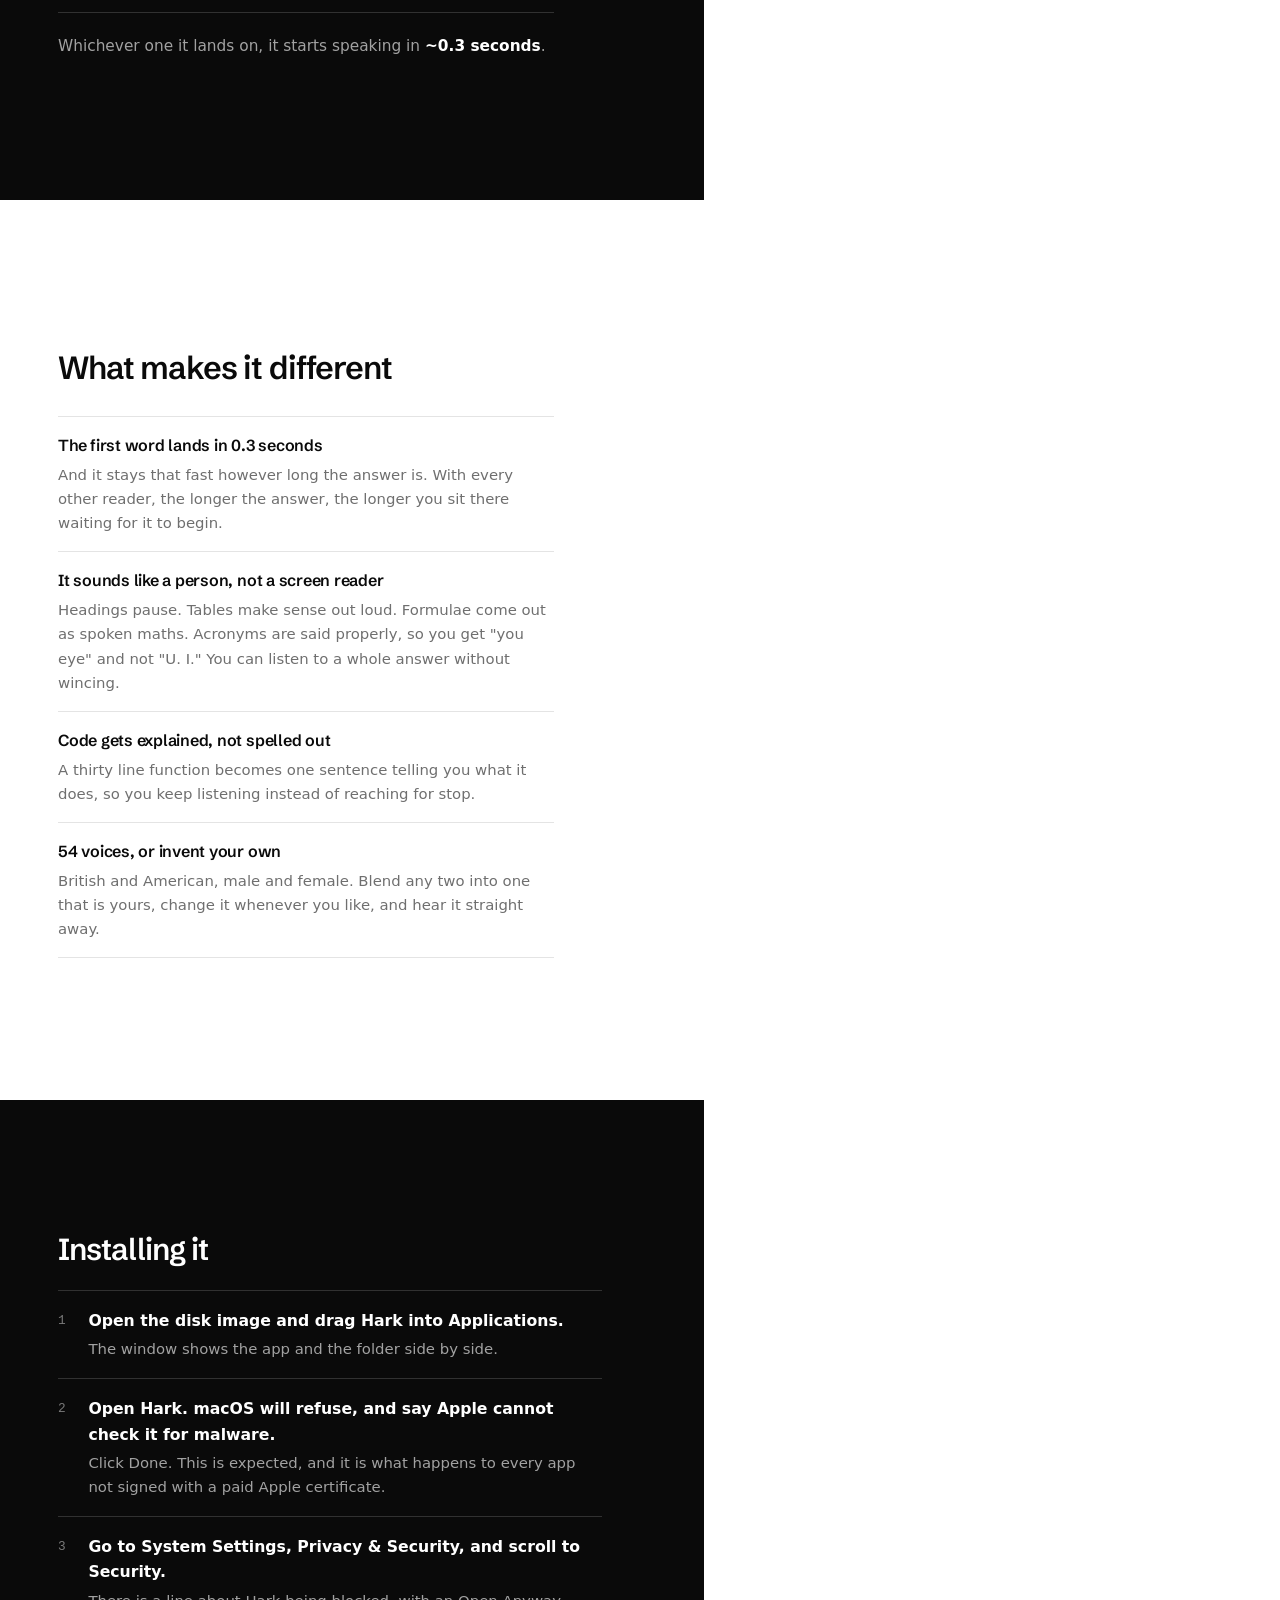
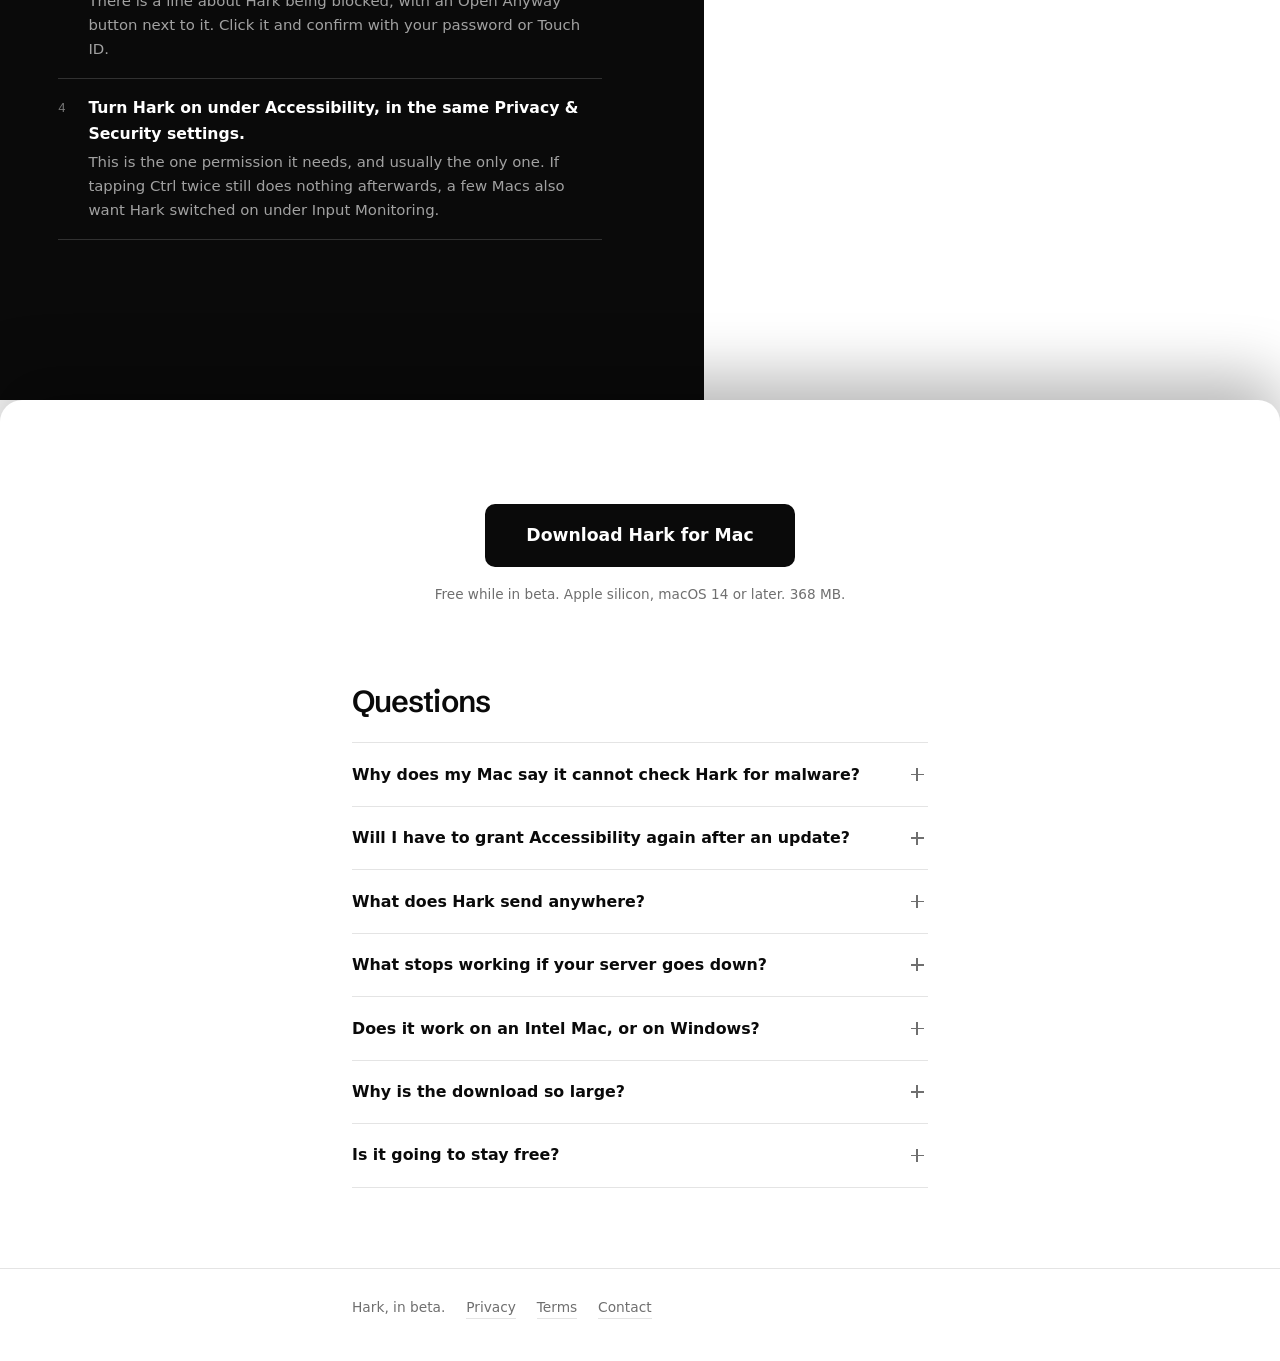
==== commit bf2c1c45: "Download is 368 MB" ====
--- a/index.html
+++ b/index.html
@@ -37,7 +37,7 @@
 
         <a class="download" href="#get" id="downloadLink">Download for Mac</a>
         <p class="download__meta">
-          Free while in beta. Apple silicon, macOS 14 or later. 378&nbsp;MB.
+          Free while in beta. Apple silicon, macOS 14 or later. 368&nbsp;MB.
         </p>
       </div>
     </section>
@@ -137,7 +137,7 @@
 <section class="grab">
   <div class="wrap">
     <a class="download download--big" href="#" id="downloadLink2">Download Hark for Mac</a>
-    <p class="download__meta">Free while in beta. Apple silicon, macOS 14 or later. 378&nbsp;MB.</p>
+    <p class="download__meta">Free while in beta. Apple silicon, macOS 14 or later. 368&nbsp;MB.</p>
   </div>
 </section>
 
